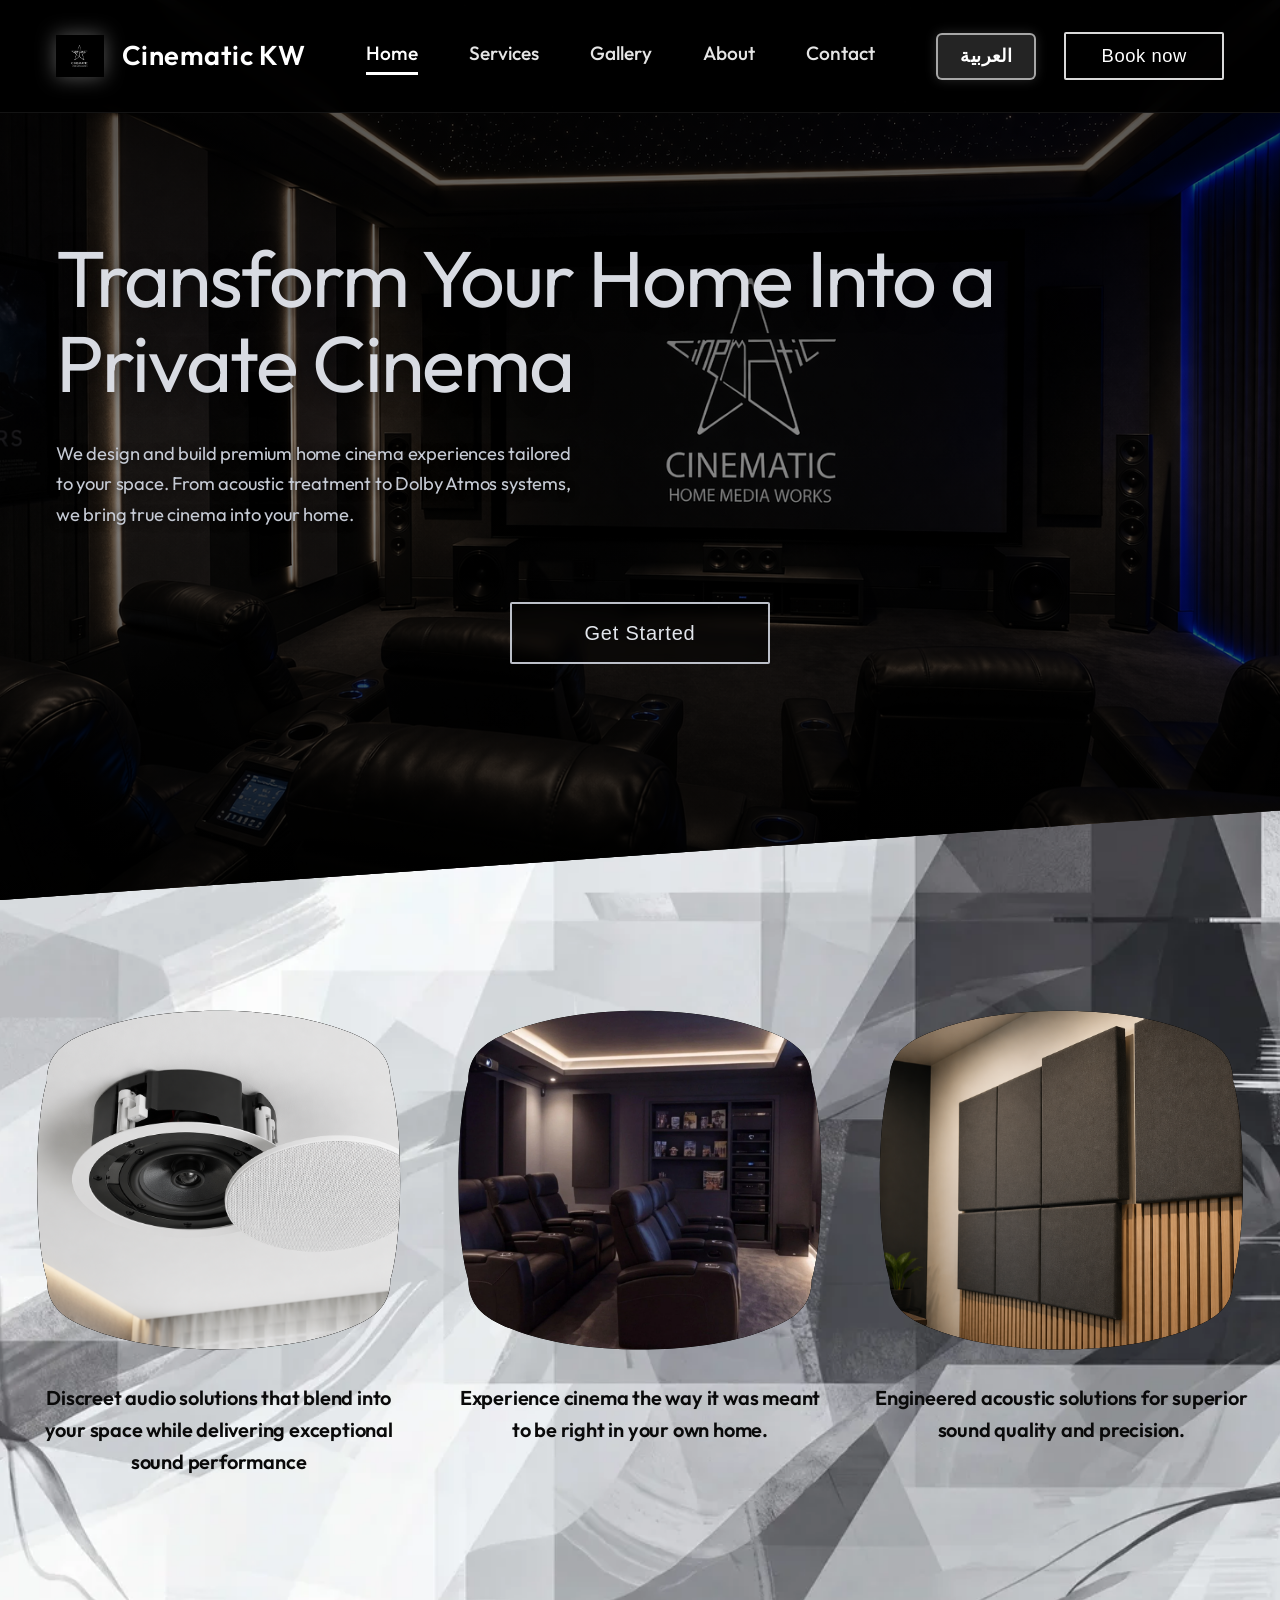
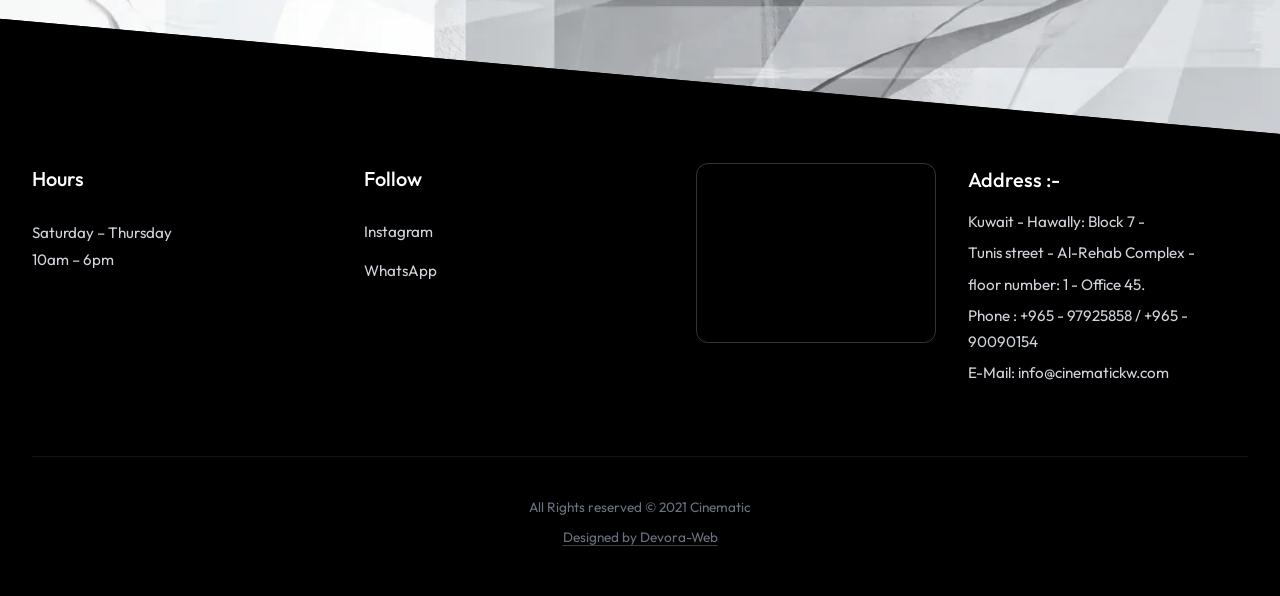
==== index.html @ aaa81c55 "first commit" ====
<!DOCTYPE html>
<html lang="en" dir="ltr">
<head>
  <meta charset="UTF-8">
  <meta name="viewport" content="width=device-width, initial-scale=1.0">
  <title>Cinematic Home Media Works | Luxury Private Cinema & AV Engineering Kuwait</title>
  <meta name="description" content="Cinematic Home Media Works - Turnkey luxury home cinema design, Dolby Atmos sound systems, acoustic treatment, and smart automation in Kuwait.">
  <link rel="icon" type="image/jpeg" href="css/logo.JPG">
  <link rel="stylesheet" href="css/style.css">
</head>
<body>

  <svg width="0" height="0" style="position: absolute; pointer-events: none;">
    <defs>
      <clipPath id="cushionClip" clipPathUnits="objectBoundingBox">
        <path d="M 0.16, 0.08 
                 C 0.34, 0.005, 0.66, 0.005, 0.84, 0.08 
                 C 0.92, 0.11, 0.96, 0.15, 0.96, 0.22 
                 C 0.995, 0.34, 0.995, 0.66, 0.96, 0.78 
                 C 0.96, 0.85, 0.92, 0.89, 0.84, 0.92 
                 C 0.66, 0.995, 0.34, 0.995, 0.16, 0.92 
                 C 0.08, 0.89, 0.04, 0.85, 0.04, 0.78 
                 C 0.005, 0.66, 0.005, 0.34, 0.04, 0.22 
                 C 0.04, 0.15, 0.08, 0.11, 0.16, 0.08 Z" />
      </clipPath>
    </defs>
  </svg>

  <header class="site-header">
    <div class="nav-container">
      <a href="index.html" class="brand-logo" aria-label="Cinematic KW Home">
        <img src="css/logo.JPG" alt="Cinematic KW Star Logo" class="brand-icon">
        <span data-i18n="brandName">Cinematic KW</span>
      </a>

      <nav class="nav-links" aria-label="Main Navigation">
        <a href="index.html" class="nav-link active" data-i18n="navHome">Home</a>
        <a href="services.html" class="nav-link" data-i18n="navServices">Services</a>
        <a href="gallery.html" class="nav-link" data-i18n="navGallery">Gallery</a>
        <a href="about.html" class="nav-link" data-i18n="navAbout">About</a>
        <a href="contact.html" class="nav-link" data-i18n="navContact">Contact</a>
      </nav>

      <div class="header-actions">
        <button type="button" class="lang-toggle-btn" aria-label="Switch Language" data-i18n="langSwitch">
          العربية
        </button>

        <button type="button" class="btn-book" data-i18n="btnBookNow">Book now</button>

        <button type="button" class="hamburger-btn" id="hamburgerBtn" aria-label="Open mobile navigation menu">
          <span class="hamburger-line"></span>
          <span class="hamburger-line"></span>
          <span class="hamburger-line"></span>
        </button>
      </div>
    </div>
  </header>

  <div class="mobile-menu-overlay" id="mobileMenu" aria-hidden="true">
    <div class="mobile-menu-header">
      <span class="mobile-menu-brand" data-i18n="brandName">Cinematic KW</span>
      <button type="button" class="mobile-close-btn" id="mobileCloseBtn" aria-label="Close menu">&times;</button>
    </div>

    <ul class="mobile-nav-list">
      <li><a href="index.html" class="mobile-nav-link" data-i18n="navHome">Home</a></li>
      <li><a href="services.html" class="mobile-nav-link" data-i18n="navServices">Services</a></li>
      <li><a href="gallery.html" class="mobile-nav-link" data-i18n="navGallery">Gallery</a></li>
      <li><a href="about.html" class="mobile-nav-link" data-i18n="navAbout">About</a></li>
      <li><a href="contact.html" class="mobile-nav-link" data-i18n="navContact">Contact</a></li>
    </ul>

    <div class="mobile-menu-footer">
      <button type="button" class="mobile-lang-btn" data-i18n="langSwitch">العربية</button>
      <button type="button" class="mobile-btn-book" data-i18n="btnBookNow">Book now</button>
    </div>
  </div>

  <section class="hero-section">
    <div class="hero-overlay"></div>
    <div class="hero-container">
      <div class="hero-content">
        <h1 class="hero-title" data-i18n="heroTitle">
          Transform Your Home Into a Private Cinema
        </h1>
        <p class="hero-subtitle" data-i18n="heroSubtitle">
          We design and build premium home cinema experiences tailored to your space. From acoustic treatment to Dolby Atmos systems, we bring true cinema into your home.
        </p>
      </div>

      <div class="hero-cta-center">
        <button type="button" class="btn-hero-primary open-book-modal" data-i18n="btnGetStarted">
          Get Started
        </button>
      </div>
    </div>
  </section>

  <section class="feature-cards-section">
    <div class="section-cards-container">
      <div class="cards-grid">
        
        <div class="feature-card">
          <div class="card-img-wrapper">
            <img src="css/imag3.webp" alt="Discreet In-Ceiling Architectural Audio" loading="lazy">
          </div>
          <p class="card-caption" data-i18n="card1Caption">
            Discreet audio solutions that blend into your space while delivering exceptional sound performance
          </p>
        </div>

        <div class="feature-card">
          <div class="card-img-wrapper">
            <img src="css/imag4.webp" alt="Luxury Home Cinema Experience" loading="lazy">
          </div>
          <p class="card-caption" data-i18n="card2Caption">
            Experience cinema the way it was meant to be right in your own home.
          </p>
        </div>

        <div class="feature-card">
          <div class="card-img-wrapper">
            <img src="css/imag5.webp" alt="Engineered Acoustic Solutions & Slats" loading="lazy">
          </div>
          <p class="card-caption" data-i18n="card3Caption">
            Engineered acoustic solutions for superior sound quality and precision.
          </p>
        </div>

      </div>
    </div>
  </section>

  <footer class="site-footer">
    <div class="footer-content-grid">
      
      <div class="footer-col">
        <h3 data-i18n="footerHoursTitle">Hours</h3>
        <p class="footer-hours-text">
          <span data-i18n="footerHoursDays">Saturday – Thursday</span><br>
          <span data-i18n="footerHoursTime">10am – 6pm</span>
        </p>
      </div>

      <div class="footer-col">
        <h3 data-i18n="footerFollowTitle">Follow</h3>
        <ul class="footer-links-list">
          <li>
            <a href="https://instagram.com/Cinematic.KW" target="_blank" rel="noopener noreferrer" class="footer-link-item" data-i18n="footerFollowInsta">
              Instagram
            </a>
          </li>
          <li>
            <a href="https://wa.me/96597925858" target="_blank" rel="noopener noreferrer" class="footer-link-item">
              WhatsApp
            </a>
          </li>
        </ul>
      </div>

      <div class="footer-col footer-address-col">
        <div class="footer-map-frame">
          <iframe 
            src="https://www.google.com/maps/embed?pb=!1m18!1m12!1m3!1d3478.1702434150816!2d48.025649699999995!3d29.336006100000002!2m3!1f0!2f0!3f0!3m2!1i1024!2i768!4f13.1!3m3!1m2!1s0x3fcf9d207bee2ceb%3A0x783056b617bec0d!2sCINEMATICKW!5e0!3m2!1sen!2skw!4v1792853960206!5m2!1sen!2skw" 
            title="Cinematic KW Showroom Location"
            allowfullscreen="" 
            loading="lazy" 
            referrerpolicy="strict-origin-when-cross-origin">
          </iframe>
        </div>

        <div class="footer-address-info">
          <h3 data-i18n="footerAddressTitle">Address :-</h3>
          <p data-i18n="footerAddr1">Kuwait - Hawally: Block 7 -</p>
          <p data-i18n="footerAddr2">Tunis street - Al-Rehab Complex -</p>
          <p data-i18n="footerAddr3">floor number: 1 - Office 45.</p>
          <p data-i18n="footerPhone">Phone : +965 - 97925858 / +965 - 90090154</p>
          <p data-i18n="footerEmail">E-Mail: info@cinematickw.com</p>
        </div>
      </div>

    </div>

    <div class="footer-copyright" data-i18n="footerCopyright">
      All Rights reserved © 2021 Cinematic
    </div>
  </footer>

  <div class="modal-overlay" id="bookingModal" aria-hidden="true" role="dialog">
    <div class="modal-card">
      <button type="button" class="modal-close-btn" id="closeModalBtn" aria-label="Close modal">&times;</button>
      <h3 class="modal-title" data-i18n="modalTitle">Schedule a Consultation</h3>
      <p class="modal-desc" data-i18n="modalSubtitle">Meet our cinema architects & audio engineers at our Hawally showroom or on-site.</p>

      <form id="bookingForm">
        <div class="form-group">
          <label class="form-label" for="bookName" data-i18n="formName">Full Name</label>
          <input type="text" id="bookName" class="form-input" required placeholder="Your name">
        </div>

        <div class="form-group">
          <label class="form-label" for="bookPhone" data-i18n="formPhone">Phone / WhatsApp</label>
          <input type="tel" id="bookPhone" class="form-input" required placeholder="+965 ...">
        </div>

        <div class="form-group">
          <label class="form-label" for="bookService" data-i18n="formService">Interested Service</label>
          <select id="bookService" class="form-select">
            <option value="Home Cinema" data-i18n="formServiceOpt1">Private Home Cinema (Turnkey)</option>
            <option value="Acoustic Treatment" data-i18n="formServiceOpt2">Acoustic Treatment & Insulation</option>
            <option value="Automation & Audio" data-i18n="formServiceOpt3">Smart Home Automation & Multi-Room Audio</option>
            <option value="Commercial Screening" data-i18n="formServiceOpt4">Commercial Screening / Fit-Out</option>
          </select>
        </div>

        <div class="form-group">
          <label class="form-label" for="bookNotes" data-i18n="formNotes">Project Details / Room Dimensions</label>
          <textarea id="bookNotes" class="form-textarea" rows="3" placeholder="Tell us about your room or project..."></textarea>
        </div>

        <button type="submit" class="btn-form-submit" data-i18n="formSubmit">Send Booking Request</button>
      </form>

      <div id="modalSuccess" style="display: none; text-align: center; padding: 2rem 0;">
        <div style="font-size: 3rem; margin-bottom: 1rem;">✅</div>
        <p style="color: #10b981; font-weight: 500; font-size: 1.1rem;" data-i18n="formSuccess">
          Thank you! Our engineering team will contact you promptly on WhatsApp.
        </p>
      </div>
    </div>
  </div>

  <script src="js/main.js"></script>
</body>
</html>
---- css/style.css ----
@import url('https://fonts.googleapis.com/css2?family=Outfit:wght@300;400;500;600;700&family=Readex+Pro:wght@300;400;500;600;700&display=swap');

:root {
  --font-en: 'Outfit', -apple-system, BlinkMacSystemFont, 'Segoe UI', Roboto, sans-serif;
  --font-ar: 'Readex Pro', -apple-system, BlinkMacSystemFont, 'Segoe UI', Tahoma, sans-serif;
  
  --bg-black: #000000;
  --bg-dark: #0a0a0c;
  --bg-card: rgba(18, 18, 22, 0.85);
  --text-white: #ffffff;
  --text-dim: #9ca3af;
  --text-muted: #6b7280;
  --accent-gold: #c6a87d;
  --accent-blue: #2563eb;
  --border-light: rgba(255, 255, 255, 0.25);
  --border-strong: rgba(255, 255, 255, 0.85);
  
  --radius-squircle: 36px;
  --radius-button: 2px;
  --transition-smooth: all 0.3s cubic-bezier(0.16, 1, 0.3, 1);
}

* {
  margin: 0;
  padding: 0;
  box-sizing: border-box;
}

html {
  scroll-behavior: smooth;
  font-size: 16px;
  background-color: var(--bg-black);
  color: var(--text-white);
  font-family: var(--font-en);
}

body {
  overflow-x: hidden;
  line-height: 1.6;
  -webkit-font-smoothing: antialiased;
}

[dir="rtl"] {
  font-family: var(--font-ar);
}

a {
  color: inherit;
  text-decoration: none;
  transition: var(--transition-smooth);
}

ul {
  list-style: none;
}

img {
  max-width: 100%;
  height: auto;
  display: block;
}

.site-header {
  position: fixed;
  top: 0;
  left: 0;
  width: 100%;
  z-index: 1000;
  background: rgba(0, 0, 0, 0.92);
  backdrop-filter: blur(14px);
  -webkit-backdrop-filter: blur(14px);
  border-bottom: 1px solid rgba(255, 255, 255, 0.08);
  transition: var(--transition-smooth);
}

.nav-container {
  max-width: 1600px;
  margin: 0 auto;
  padding: 2rem 3.5rem;
  display: flex;
  align-items: center;
  justify-content: space-between;
}

.brand-logo {
  display: flex;
  align-items: center;
  gap: 1.1rem;
  font-size: 1.7rem;
  font-weight: 600;
  letter-spacing: 0.02em;
  color: var(--text-white);
}

.brand-icon {
  width: 48px;
  height: 48px;
  object-fit: contain;
  filter: drop-shadow(0 0 10px rgba(255,255,255,0.35));
}

.nav-links {
  display: flex;
  align-items: center;
  gap: 3.2rem;
}

.nav-link {
  font-size: 1.2rem;
  color: #e5e5e5;
  font-weight: 500;
  position: relative;
  padding-bottom: 6px;
}

.nav-link:hover,
.nav-link.active {
  color: #ffffff;
}

.nav-link.active::after {
  content: '';
  position: absolute;
  bottom: 0;
  left: 0;
  width: 100%;
  height: 2.5px;
  background-color: #ffffff;
}

.header-actions {
  display: flex;
  align-items: center;
  gap: 1.75rem;
}

.lang-toggle-btn {
  background: rgba(255, 255, 255, 0.14);
  border: 2px solid rgba(255, 255, 255, 0.6);
  color: #ffffff;
  padding: 0.65rem 1.4rem;
  border-radius: 6px;
  font-size: 1.15rem;
  font-weight: 800;
  letter-spacing: 0.02em;
  cursor: pointer;
  display: flex;
  align-items: center;
  gap: 0.5rem;
  box-shadow: 0 0 12px rgba(255, 255, 255, 0.15);
  transition: var(--transition-smooth);
}

.lang-toggle-btn:hover {
  background: #ffffff;
  color: #000000;
  border-color: #ffffff;
  box-shadow: 0 0 20px rgba(255, 255, 255, 0.4);
}

.btn-book {
  border: 2px solid var(--border-strong);
  padding: 0.7rem 2.2rem;
  font-size: 1.15rem;
  font-weight: 500;
  letter-spacing: 0.03em;
  color: var(--text-white);
  border-radius: var(--radius-button);
  background: transparent;
  cursor: pointer;
  display: inline-flex;
  align-items: center;
  justify-content: center;
  transition: var(--transition-smooth);
}

.btn-book:hover {
  background-color: #ffffff;
  color: #000000;
}

.hamburger-btn {
  display: none;
  background: transparent;
  border: none;
  cursor: pointer;
  width: 40px;
  height: 28px;
  flex-direction: column;
  justify-content: space-between;
  padding: 0;
  z-index: 1001;
}

.hamburger-line {
  width: 100%;
  height: 2.5px;
  background-color: #ffffff;
  border-radius: 1px;
  transition: var(--transition-smooth);
}

.hamburger-line {
  width: 100%;
  height: 2px;
  background-color: #ffffff;
  border-radius: 1px;
  transition: var(--transition-smooth);
}

.mobile-menu-overlay {
  position: fixed;
  inset: 0;
  background-color: #f7f7f8;
  color: #050505;
  z-index: 2000;
  display: flex;
  flex-direction: column;
  justify-content: space-between;
  padding: 1.5rem 1.75rem 3rem;
  opacity: 0;
  visibility: hidden;
  transform: translateY(-10px);
  transition: opacity 0.35s ease, transform 0.35s ease, visibility 0.35s;
}

.mobile-menu-overlay.is-active {
  opacity: 1;
  visibility: visible;
  transform: translateY(0);
}

.mobile-menu-header {
  display: flex;
  align-items: center;
  justify-content: space-between;
  width: 100%;
}

.mobile-menu-brand {
  font-size: 1.15rem;
  font-weight: 500;
  color: #000000;
}

.mobile-close-btn {
  background: transparent;
  border: none;
  font-size: 1.75rem;
  cursor: pointer;
  color: #000000;
  display: flex;
  align-items: center;
  justify-content: center;
  width: 36px;
  height: 36px;
  line-height: 1;
}

.mobile-nav-list {
  display: flex;
  flex-direction: column;
  align-items: center;
  gap: 1.8rem;
  text-align: center;
  margin: auto 0;
}

.mobile-nav-link {
  font-size: 1.75rem;
  font-weight: 400;
  color: #000000;
  letter-spacing: -0.01em;
  transition: opacity 0.2s;
}

.mobile-nav-link:hover {
  opacity: 0.6;
}

.mobile-menu-footer {
  display: flex;
  flex-direction: column;
  align-items: center;
  gap: 1.25rem;
  width: 100%;
}

.mobile-btn-book {
  width: 100%;
  max-width: 280px;
  border: 1.5px solid #000000;
  color: #000000;
  padding: 0.85rem;
  text-align: center;
  font-size: 1.05rem;
  font-weight: 500;
  background: transparent;
  cursor: pointer;
}

.mobile-lang-btn {
  background: #e5e5e5;
  border: 1px solid #ccc;
  color: #000;
  padding: 0.5rem 1.2rem;
  border-radius: 4px;
  font-size: 0.95rem;
  cursor: pointer;
}

.hero-section {
  position: relative;
  min-height: 100vh;
  display: flex;
  align-items: center;
  background-image: url('imag1.webp');
  background-size: cover;
  background-position: center center;
  background-repeat: no-repeat;
  padding: 12rem 3.5rem 12rem;
  clip-path: polygon(0 0, 100% 0, 100% calc(100% - 7vw), 0 100%);
  z-index: 10;
}

.hero-overlay {
  position: absolute;
  inset: 0;
  background: linear-gradient(
    to bottom,
    rgba(0, 0, 0, 0.72) 0%,
    rgba(0, 0, 0, 0.45) 50%,
    rgba(0, 0, 0, 0.85) 100%
  );
  z-index: 1;
}

.hero-container {
  position: relative;
  z-index: 2;
  max-width: 1440px;
  margin: 0 auto;
  width: 100%;
}

.hero-content {
  max-width: 1200px;
}

.hero-title {
  font-size: clamp(3.2rem, 6.2vw, 5.6rem);
  font-weight: 400;
  line-height: 1.08;
  color: #d8dbe2;
  letter-spacing: -0.025em;
  margin-bottom: 2rem;
  max-width: 1100px;
  text-shadow: 0 4px 20px rgba(0, 0, 0, 0.5);
}

.hero-subtitle {
  font-size: clamp(1.15rem, 1.4vw, 1.35rem);
  color: #c5cad4;
  font-weight: 400;
  line-height: 1.65;
  max-width: 530px;
  letter-spacing: -0.01em;
  text-shadow: 0 2px 10px rgba(0, 0, 0, 0.6);
}

.hero-cta-center {
  display: flex;
  justify-content: center;
  align-items: center;
  width: 100%;
  margin-top: 4.5rem;
}

.btn-hero-primary {
  display: inline-flex;
  align-items: center;
  justify-content: center;
  border: 2px solid rgba(220, 225, 235, 0.85);
  padding: 1.1rem 4.5rem;
  font-size: 1.25rem;
  font-weight: 500;
  color: #e2e5eb;
  background: rgba(0, 0, 0, 0.35);
  backdrop-filter: blur(6px);
  -webkit-backdrop-filter: blur(6px);
  border-radius: var(--radius-button);
  cursor: pointer;
  letter-spacing: 0.04em;
  transition: var(--transition-smooth);
}

.btn-hero-primary:hover {
  background-color: #ffffff;
  color: #000000;
  transform: translateY(-3px);
  box-shadow: 0 15px 35px rgba(255, 255, 255, 0.25);
}

.btn-hero-primary:hover {
  background-color: #ffffff;
  color: #000000;
  transform: translateY(-2px);
  box-shadow: 0 10px 25px rgba(255, 255, 255, 0.2);
}

.feature-cards-section {
  position: relative;
  background-image: url('image2.webp');
  background-size: cover;
  background-position: center;
  background-repeat: no-repeat;
  padding: 12rem 2rem 16rem;
  margin-top: -7vw;
  z-index: 5;
  clip-path: polygon(0 7vw, 100% 0, 100% 100%, 0 calc(100% - 9vw));
}

.section-cards-container {
  max-width: 1440px;
  margin: 0 auto;
}

.cards-grid {
  display: grid;
  grid-template-columns: repeat(3, 1fr);
  gap: 3rem;
  align-items: flex-start;
}

.feature-card {
  display: flex;
  flex-direction: column;
  align-items: center;
  text-align: center;
  transition: transform 0.4s cubic-bezier(0.16, 1, 0.3, 1);
}

.feature-card:hover {
  transform: translateY(-8px);
}

.card-img-wrapper {
  width: 100%;
  aspect-ratio: 1.05 / 1;
  clip-path: url(#cushionClip);
  -webkit-clip-path: url(#cushionClip);
  overflow: hidden;
  box-shadow: 0 25px 50px rgba(0, 0, 0, 0.35);
  background: #000;
  margin-bottom: 1.5rem;
  border-radius: 28%;
}

.card-img-wrapper img {
  width: 100%;
  height: 100%;
  object-fit: cover;
  clip-path: url(#cushionClip);
  -webkit-clip-path: url(#cushionClip);
  transition: transform 0.6s cubic-bezier(0.16, 1, 0.3, 1);
}

.feature-card:hover .card-img-wrapper img {
  transform: scale(1.06);
}

.card-caption {
  font-size: 1.25rem;
  color: #0a0a0a;
  font-weight: 600;
  line-height: 1.6;
  max-width: 420px;
  letter-spacing: -0.01em;
}

.overview-section {
  position: relative;
  background-color: var(--bg-black);
  padding: 7.5rem 2.5rem;
  z-index: 12;
}

.container {
  max-width: 1360px;
  margin: 0 auto;
}

.section-tag {
  display: inline-block;
  font-size: 0.85rem;
  text-transform: uppercase;
  letter-spacing: 0.15em;
  color: var(--accent-gold);
  margin-bottom: 0.75rem;
  font-weight: 600;
}

.section-heading {
  font-size: clamp(2rem, 3.5vw, 3rem);
  font-weight: 500;
  letter-spacing: -0.02em;
  margin-bottom: 1.25rem;
  line-height: 1.2;
}

.section-desc {
  font-size: 1.1rem;
  color: var(--text-dim);
  max-width: 720px;
  line-height: 1.7;
}

.about-preview-grid {
  display: grid;
  grid-template-columns: 1.2fr 0.8fr;
  gap: 4rem;
  align-items: center;
  margin-top: 3.5rem;
}

.about-features-list {
  display: grid;
  grid-template-columns: 1fr 1fr;
  gap: 1.75rem;
  margin-top: 2.5rem;
}

.about-feature-item {
  background: rgba(255, 255, 255, 0.03);
  border: 1px solid rgba(255, 255, 255, 0.08);
  padding: 1.5rem;
  border-radius: 12px;
  transition: var(--transition-smooth);
}

.about-feature-item:hover {
  background: rgba(255, 255, 255, 0.06);
  border-color: rgba(255, 255, 255, 0.2);
}

.about-feature-item h4 {
  font-size: 1.1rem;
  margin-bottom: 0.5rem;
  color: #fff;
}

.about-feature-item p {
  font-size: 0.9rem;
  color: var(--text-dim);
}

.about-badge-card {
  position: relative;
  background: linear-gradient(145deg, #16161a 0%, #0c0c0e 100%);
  border: 1px solid rgba(255, 255, 255, 0.1);
  border-radius: 24px;
  padding: 3rem 2.5rem;
  text-align: center;
  box-shadow: 0 30px 60px rgba(0, 0, 0, 0.5);
}

.about-badge-logo {
  width: 140px;
  height: auto;
  margin: 0 auto 1.5rem;
  filter: drop-shadow(0 0 15px rgba(255, 255, 255, 0.2));
}

.about-stat-number {
  font-size: 3.5rem;
  font-weight: 700;
  color: var(--text-white);
  line-height: 1;
  margin-bottom: 0.5rem;
}

.services-mini-grid {
  display: grid;
  grid-template-columns: repeat(4, 1fr);
  gap: 1.5rem;
  margin-top: 3.5rem;
}

.service-mini-card {
  background: rgba(20, 20, 24, 0.7);
  border: 1px solid rgba(255, 255, 255, 0.08);
  border-radius: 16px;
  padding: 2rem 1.75rem;
  display: flex;
  flex-direction: column;
  justify-content: space-between;
  transition: var(--transition-smooth);
}

.service-mini-card:hover {
  transform: translateY(-6px);
  border-color: rgba(255, 255, 255, 0.3);
  background: rgba(30, 30, 36, 0.9);
}

.service-icon {
  font-size: 2rem;
  margin-bottom: 1.25rem;
}

.service-mini-card h3 {
  font-size: 1.2rem;
  margin-bottom: 0.75rem;
  color: #fff;
}

.service-mini-card p {
  font-size: 0.9rem;
  color: var(--text-dim);
  line-height: 1.55;
  margin-bottom: 1.5rem;
}

.service-link {
  font-size: 0.9rem;
  font-weight: 500;
  color: var(--text-white);
  display: inline-flex;
  align-items: center;
  gap: 0.5rem;
}

.service-link:hover {
  color: var(--accent-gold);
}

.projects-mini-grid {
  display: grid;
  grid-template-columns: repeat(3, 1fr);
  gap: 2rem;
  margin-top: 3.5rem;
}

.project-card {
  background: #111114;
  border: 1px solid rgba(255, 255, 255, 0.08);
  border-radius: 16px;
  overflow: hidden;
  transition: var(--transition-smooth);
}

.project-card:hover {
  transform: translateY(-8px);
  border-color: rgba(255, 255, 255, 0.25);
}

.project-img-box {
  width: 100%;
  height: 240px;
  overflow: hidden;
  position: relative;
}

.project-img-box img {
  width: 100%;
  height: 100%;
  object-fit: cover;
  transition: transform 0.6s ease;
}

.project-card:hover .project-img-box img {
  transform: scale(1.08);
}

.project-tag-pill {
  position: absolute;
  top: 1rem;
  right: 1rem;
  background: rgba(0, 0, 0, 0.75);
  backdrop-filter: blur(8px);
  border: 1px solid rgba(255, 255, 255, 0.15);
  color: #fff;
  padding: 0.25rem 0.75rem;
  font-size: 0.75rem;
  border-radius: 20px;
}

[dir="rtl"] .project-tag-pill {
  right: auto;
  left: 1rem;
}

.project-info {
  padding: 1.75rem;
}

.project-info h3 {
  font-size: 1.25rem;
  margin-bottom: 0.5rem;
  color: #fff;
}

.project-info p {
  font-size: 0.9rem;
  color: var(--text-dim);
  line-height: 1.6;
}

.brands-section {
  padding: 4rem 2rem;
  background: #060608;
  border-top: 1px solid rgba(255, 255, 255, 0.05);
  border-bottom: 1px solid rgba(255, 255, 255, 0.05);
}

.brands-container {
  max-width: 1360px;
  margin: 0 auto;
  text-align: center;
}

.brands-grid {
  display: flex;
  flex-wrap: wrap;
  justify-content: center;
  align-items: center;
  gap: 1.5rem 2.5rem;
  margin-top: 2rem;
}

.brand-pill {
  background: rgba(255, 255, 255, 0.04);
  border: 1px solid rgba(255, 255, 255, 0.08);
  padding: 0.6rem 1.4rem;
  border-radius: 30px;
  font-size: 0.95rem;
  color: #d1d5db;
  font-weight: 500;
  letter-spacing: 0.03em;
  transition: var(--transition-smooth);
}

.brand-pill:hover {
  background: rgba(255, 255, 255, 0.12);
  color: #fff;
  border-color: rgba(255, 255, 255, 0.3);
  transform: translateY(-2px);
}

.site-footer {
  position: relative;
  background-color: var(--bg-black);
  color: var(--text-white);
  padding: 9rem 2rem 3rem;
  margin-top: -9vw;
  z-index: 15;
  clip-path: polygon(0 0, 100% 9vw, 100% 100%, 0 100%);
}

.footer-content-grid {
  max-width: 1360px;
  margin: 0 auto;
  display: grid;
  grid-template-columns: 1fr 1fr 2fr;
  gap: 3.5rem;
  padding-bottom: 4rem;
  border-bottom: 1px solid rgba(255, 255, 255, 0.08);
}

.footer-col h3 {
  font-size: 1.25rem;
  font-weight: 500;
  margin-bottom: 1.5rem;
  color: #ffffff;
}

.footer-hours-text {
  font-size: 0.95rem;
  color: #d1d5db;
  line-height: 1.8;
}

.footer-links-list {
  display: flex;
  flex-direction: column;
  gap: 0.85rem;
}

.footer-link-item {
  font-size: 0.95rem;
  color: #d1d5db;
  display: inline-flex;
  align-items: center;
  gap: 0.5rem;
}

.footer-link-item:hover {
  color: #ffffff;
  text-decoration: underline;
}

.footer-address-col {
  display: flex;
  gap: 2rem;
  align-items: flex-start;
}

.footer-map-frame {
  width: 240px;
  height: 180px;
  border-radius: 12px;
  overflow: hidden;
  flex-shrink: 0;
  border: 1px solid rgba(255, 255, 255, 0.2);
}

.footer-map-frame iframe {
  width: 100%;
  height: 100%;
  border: 0;
}

.footer-address-info {
  font-size: 0.95rem;
  line-height: 1.7;
  color: #d1d5db;
}

.footer-address-info h3 {
  margin-bottom: 0.75rem;
}

.footer-address-info p {
  margin-bottom: 0.35rem;
}

.footer-copyright {
  text-align: center;
  padding-top: 2.5rem;
  font-size: 0.85rem;
  color: var(--text-muted);
}

.footer-credit {
  text-align: center;
  padding-top: 0.5rem;
  font-size: 0.85rem;
  color: var(--text-muted);
}
.footer-credit-link {
  color: inherit;
  text-decoration: underline;
  text-decoration-color: rgba(255, 255, 255, 0.25);
  text-underline-offset: 3px;
}
.footer-credit-link:hover,
.footer-credit-link:focus-visible {
  color: var(--accent-gold);
  text-decoration-color: var(--accent-gold);
}

.modal-overlay {
  position: fixed;
  inset: 0;
  background: rgba(0, 0, 0, 0.85);
  backdrop-filter: blur(12px);
  z-index: 3000;
  display: flex;
  align-items: center;
  justify-content: center;
  padding: 1.5rem;
  opacity: 0;
  visibility: hidden;
  transition: var(--transition-smooth);
}

.modal-overlay.is-active {
  opacity: 1;
  visibility: visible;
}

.modal-card {
  background: #121216;
  border: 1px solid rgba(255, 255, 255, 0.15);
  border-radius: 20px;
  width: 100%;
  max-width: 600px;
  max-height: calc(100vh - 3rem);
  max-height: calc(100dvh - 3rem);
  overflow-y: auto;
  padding: 2.75rem;
  position: relative;
  box-shadow: 0 25px 60px rgba(0, 0, 0, 0.8);
  transform: scale(0.95);
  transition: transform 0.3s cubic-bezier(0.16, 1, 0.3, 1);
}

.modal-overlay.is-active .modal-card {
  transform: scale(1);
}

.modal-close-btn {
  position: absolute;
  top: 1.5rem;
  right: 1.5rem;
  background: transparent;
  border: none;
  font-size: 1.5rem;
  color: #9ca3af;
  cursor: pointer;
  width: 32px;
  height: 32px;
  display: flex;
  align-items: center;
  justify-content: center;
}

[dir="rtl"] .modal-close-btn {
  right: auto;
  left: 1.5rem;
}

.modal-close-btn:hover {
  color: #fff;
}

.modal-title {
  font-size: 1.8rem;
  font-weight: 500;
  margin-bottom: 0.5rem;
  color: #fff;
}

.modal-desc {
  font-size: 1.02rem;
  line-height: 1.6;
  color: var(--text-dim);
  margin-bottom: 1.75rem;
}

.form-group {
  margin-bottom: 1.25rem;
}

.form-label {
  display: block;
  font-size: 0.95rem;
  font-weight: 500;
  color: #e5e7eb;
  margin-bottom: 0.5rem;
}

.form-input,
.form-select,
.form-textarea {
  width: 100%;
  padding: 0.85rem 1rem;
  background: rgba(255, 255, 255, 0.05);
  border: 1px solid rgba(255, 255, 255, 0.15);
  border-radius: 6px;
  color: #fff;
  font-family: inherit;
  font-size: 1.02rem;
  transition: var(--transition-smooth);
}

.form-select { color-scheme: dark; }
.form-select option {
  background-color: #000;
  color: #fff;
}

.form-input:focus,
.form-select:focus,
.form-textarea:focus {
  outline: none;
  border-color: #ffffff;
  background: rgba(255, 255, 255, 0.08);
}

.btn-form-submit {
  width: 100%;
  border: 1.5px solid #fff;
  background: #fff;
  color: #000;
  font-weight: 600;
  padding: 1rem;
  border-radius: 4px;
  cursor: pointer;
  font-size: 1.08rem;
  transition: var(--transition-smooth);
  margin-top: 0.5rem;
}

.btn-form-submit:hover {
  background: transparent;
  color: #fff;
}

.page-hero {
  position: relative;
  padding: 10rem 2rem 5rem;
  background: linear-gradient(to bottom, #000000 0%, #0d0d11 100%);
  border-bottom: 1px solid rgba(255, 255, 255, 0.08);
  text-align: center;
}

.page-hero-title {
  font-size: clamp(2.5rem, 5vw, 4rem);
  font-weight: 500;
  margin-bottom: 1rem;
}

.page-hero-sub {
  font-size: 1.15rem;
  color: var(--text-dim);
  max-width: 700px;
  margin: 0 auto;
}

.services-full-list {
  display: flex;
  flex-direction: column;
  gap: 3.5rem;
  margin-top: 4rem;
}

.service-full-item {
  display: grid;
  grid-template-columns: 1fr 1fr;
  gap: 3.5rem;
  align-items: center;
  background: rgba(18, 18, 22, 0.6);
  border: 1px solid rgba(255, 255, 255, 0.08);
  border-radius: 20px;
  padding: 3rem;
  transition: var(--transition-smooth);
}

.service-full-item:hover {
  border-color: rgba(255, 255, 255, 0.25);
  background: rgba(24, 24, 30, 0.8);
}

.service-full-item:nth-child(even) {
  direction: rtl;
}

[dir="rtl"] .service-full-item:nth-child(even) {
  direction: ltr;
}

.service-full-item:nth-child(even) .service-full-content {
  direction: ltr;
}

[dir="rtl"] .service-full-item:nth-child(even) .service-full-content {
  direction: rtl;
}

.service-full-content h3 {
  font-size: 1.85rem;
  margin-bottom: 1rem;
  color: #fff;
}

.service-full-content p {
  color: var(--text-dim);
  font-size: 1.05rem;
  line-height: 1.7;
  margin-bottom: 1.5rem;
}

.service-specs-list {
  list-style: none;
  display: flex;
  flex-direction: column;
  gap: 0.6rem;
}

.service-specs-list li {
  display: flex;
  align-items: center;
  gap: 0.6rem;
  font-size: 0.95rem;
  color: #e5e5e5;
}

.service-specs-list li::before {
  content: "✔";
  color: var(--accent-gold);
  font-size: 0.85rem;
}

.service-full-img {
  border-radius: 16px;
  overflow: hidden;
  height: 340px;
}

.service-full-img img {
  width: 100%;
  height: 100%;
  object-fit: cover;
}

.gallery-filters {
  display: flex;
  justify-content: center;
  gap: 1rem;
  margin-bottom: 3.5rem;
  flex-wrap: wrap;
}

.filter-btn {
  background: rgba(255, 255, 255, 0.05);
  border: 1px solid rgba(255, 255, 255, 0.15);
  color: #e5e5e5;
  padding: 0.6rem 1.4rem;
  border-radius: 30px;
  font-size: 0.95rem;
  cursor: pointer;
  transition: var(--transition-smooth);
}

.filter-btn.active,
.filter-btn:hover {
  background: #ffffff;
  color: #000000;
  border-color: #ffffff;
}

.gallery-grid {
  display: grid;
  grid-template-columns: repeat(3, 1fr);
  gap: 2rem;
}

.contact-page-grid {
  display: grid;
  grid-template-columns: 1fr 1.2fr;
  gap: 4rem;
  margin-top: 3.5rem;
}

.contact-info-cards {
  display: flex;
  flex-direction: column;
  gap: 1.5rem;
}

.contact-info-card {
  background: rgba(255, 255, 255, 0.03);
  border: 1px solid rgba(255, 255, 255, 0.08);
  border-radius: 12px;
  padding: 1.5rem;
  display: flex;
  gap: 1.25rem;
  align-items: flex-start;
}

.contact-info-icon {
  font-size: 1.5rem;
  color: var(--accent-gold);
}

.contact-info-card h4 {
  font-size: 1.1rem;
  color: #fff;
  margin-bottom: 0.35rem;
}

.contact-info-card p,
.contact-info-card a {
  font-size: 0.95rem;
  color: var(--text-dim);
}

.services-page-wrap {
  position: relative;
  background-color: #000000;
  color: #ffffff;
  padding-top: 120px;
  overflow: hidden;
}

.ambient-smoke-canvas {
  position: absolute;
  top: 0;
  left: 0;
  width: 100%;
  height: 100%;
  pointer-events: none;
  z-index: 1;
}

.services-split-hero {
  position: relative;
  z-index: 2;
  display: grid;
  grid-template-columns: 1.15fr 1fr;
  align-items: center;
  min-height: 85vh;
  background-color: transparent;
  max-width: 1640px;
  margin: 0 auto 8rem;
  padding: 2rem 3.5rem;
  gap: 3rem;
}

.services-split-hero-img {
  width: 100%;
  height: 580px;
  overflow: hidden;
  border-radius: 12px;
  box-shadow: 0 25px 50px rgba(0, 0, 0, 0.5);
}

.services-split-hero-img img {
  width: 100%;
  height: 100%;
  object-fit: cover;
}

.services-split-hero-text {
  padding: 3rem 4rem;
}

.services-hero-title {
  font-size: clamp(3rem, 5.5vw, 4.8rem);
  font-weight: 400;
  color: #ffffff;
  letter-spacing: -0.02em;
  margin-bottom: 2rem;
  border-bottom: 1.5px solid rgba(255, 255, 255, 0.25);
  padding-bottom: 1.8rem;
  display: block;
  width: 100%;
}

.services-hero-desc {
  font-size: clamp(1.15rem, 1.4vw, 1.35rem);
  color: #c5cad4;
  font-weight: 300;
  line-height: 1.75;
  max-width: 620px;
}

.services-split-equipment {
  position: relative;
  z-index: 2;
  display: grid;
  grid-template-columns: 1fr 1.15fr;
  align-items: center;
  min-height: 80vh;
  background-color: transparent;
  max-width: 1640px;
  margin: 0 auto 9rem;
  padding: 2rem 3.5rem;
  gap: 3rem;
}

.services-equipment-text {
  padding: 3rem 4rem;
}

.services-equipment-title {
  font-size: clamp(2.8rem, 5vw, 4.4rem);
  font-weight: 400;
  line-height: 1.12;
  color: #ffffff;
  letter-spacing: -0.02em;
  margin-bottom: 2.2rem;
  max-width: 620px;
}

.services-equipment-desc {
  font-size: clamp(1.1rem, 1.35vw, 1.3rem);
  color: #c5cad4;
  font-weight: 300;
  line-height: 1.75;
  max-width: 580px;
}

.services-equipment-img {
  width: 100%;
  height: 580px;
  overflow: hidden;
  border-radius: 12px;
  box-shadow: 0 25px 50px rgba(0, 0, 0, 0.5);
}

.services-equipment-img img {
  width: 100%;
  height: 100%;
  object-fit: cover;
}

.services-grid-section {
  position: relative;
  z-index: 2;
  padding: 2rem 3.5rem 8rem;
  background-color: transparent;
  max-width: 1640px;
  margin: 0 auto;
}

.services-duo-grid {
  display: grid;
  grid-template-columns: 1fr 1fr;
  gap: 6.5rem 4.5rem;
  margin-bottom: 7.5rem;
}

.service-duo-card {
  display: flex;
  flex-direction: column;
}

.service-duo-title {
  font-size: 1.6rem;
  font-weight: 600;
  color: #ffffff;
  margin-bottom: 1rem;
  letter-spacing: -0.01em;
}

.service-duo-desc {
  font-size: 1.12rem;
  color: #c5cad4;
  font-weight: 300;
  line-height: 1.7;
  margin-bottom: 2.2rem;
  max-width: 620px;
  min-height: 60px;
}

.service-duo-img-box {
  width: 100%;
  height: 480px;
  overflow: hidden;
  border-radius: 10px;
  background: #111;
  box-shadow: 0 20px 45px rgba(0, 0, 0, 0.45);
}

.service-duo-img-box img {
  width: 100%;
  height: 100%;
  object-fit: cover;
  transition: transform 0.6s cubic-bezier(0.16, 1, 0.3, 1);
}

.service-duo-card:hover .service-duo-img-box img {
  transform: scale(1.04);
}

.services-brands-ribbon {
  background-color: #f7f7f8;
  padding: 6.5rem 4rem;
  margin-top: 5rem;
  margin-bottom: 8rem;
  display: flex;
  align-items: center;
  justify-content: space-around;
  flex-wrap: wrap;
  gap: 4rem 3rem;
  border-top: 1px solid #e5e5e5;
  border-bottom: 1px solid #e5e5e5;
}

.ribbon-brand-item {
  color: #000000;
  display: flex;
  align-items: center;
  justify-content: center;
  user-select: none;
}

.ribbon-brand-sony {
  font-family: 'Outfit', -apple-system, sans-serif;
  font-size: 2.3rem;
  font-weight: 800;
  letter-spacing: 0.18em;
}

.ribbon-brand-epson {
  font-family: 'Outfit', -apple-system, sans-serif;
  font-size: 2.3rem;
  font-weight: 900;
  letter-spacing: 0.08em;
}

.ribbon-brand-monitor {
  display: flex;
  align-items: center;
  gap: 0.6rem;
  font-family: 'Outfit', -apple-system, sans-serif;
  font-size: 1.35rem;
  font-weight: 700;
  letter-spacing: 0.1em;
}

.ribbon-brand-monitor .icon-circle {
  border: 2px solid #000;
  border-radius: 50%;
  width: 26px;
  height: 26px;
  display: flex;
  align-items: center;
  justify-content: center;
  font-size: 0.75rem;
  font-weight: 900;
}

.ribbon-brand-benq {
  font-family: 'Outfit', -apple-system, sans-serif;
  font-size: 2.4rem;
  font-weight: 800;
  letter-spacing: -0.02em;
}

.ribbon-brand-rel {
  text-align: center;
  line-height: 1;
}

.ribbon-brand-rel .rel-main {
  font-family: 'Georgia', 'Times New Roman', serif;
  font-size: 2.2rem;
  font-weight: 900;
  letter-spacing: 0.1em;
  display: block;
}

.ribbon-brand-rel .rel-sub {
  font-family: 'Outfit', -apple-system, sans-serif;
  font-size: 0.75rem;
  font-weight: 700;
  letter-spacing: 0.15em;
  display: block;
  margin-top: 4px;
}

.ribbon-brand-grandview {
  font-family: 'Outfit', -apple-system, sans-serif;
  text-align: center;
}

.ribbon-brand-grandview .gv-main {
  font-size: 1.8rem;
  font-weight: 900;
  letter-spacing: 0.12em;
  display: block;
}

.ribbon-brand-grandview .gv-sub {
  font-size: 0.65rem;
  font-weight: 600;
  letter-spacing: 0.12em;
  display: block;
  color: #4b5563;
  margin-top: 2px;
}

@media (max-width: 1080px) {
  .cards-grid {
    grid-template-columns: repeat(3, 1fr);
    gap: 1.5rem;
  }
  .services-mini-grid {
    grid-template-columns: repeat(2, 1fr);
  }
  .projects-mini-grid {
    grid-template-columns: repeat(2, 1fr);
  }
  .gallery-grid {
    grid-template-columns: repeat(2, 1fr);
  }
  .footer-content-grid {
    grid-template-columns: 1fr 1fr;
    gap: 2.5rem;
  }
  .footer-address-col {
    grid-column: span 2;
  }
}

@media (max-width: 860px) {
  .nav-links,
  .site-header .btn-book {
    display: none;
  }
  .hamburger-btn {
    display: flex;
  }
  .about-preview-grid,
  .service-full-item,
  .contact-page-grid,
  .services-split-hero,
  .services-split-equipment,
  .services-duo-grid {
    grid-template-columns: 1fr;
    gap: 2.5rem;
  }
  .services-split-hero-text,
  .services-equipment-text {
    padding: 3rem 1.75rem;
  }
  .services-grid-section {
    padding: 4rem 1.5rem;
  }
  .service-duo-img-box {
    height: 300px;
  }
  .service-full-item:nth-child(even) {
    direction: ltr;
  }
  [dir="rtl"] .service-full-item:nth-child(even) {
    direction: rtl;
  }
  .cards-grid {
    grid-template-columns: 1fr;
    max-width: 440px;
    margin: 0 auto;
    gap: 3rem;
  }
  .footer-content-grid {
    grid-template-columns: 1fr;
  }
  .footer-address-col {
    grid-column: span 1;
    flex-direction: column;
  }
  .footer-map-frame {
    width: 100%;
    height: 220px;
  }
  .hero-section {
    clip-path: polygon(0 0, 100% 0, 100% calc(100% - 10vw), 0 100%);
    padding: 7rem 1.5rem 8rem;
  }
  .feature-cards-section {
    margin-top: -8vw;
    clip-path: polygon(0 0, 100% 8vw, 100% 100%, 0 calc(100% - 10vw));
    padding: 8rem 1.5rem 10rem;
  }
  .site-footer {
    margin-top: -8vw;
    clip-path: polygon(0 8vw, 100% 0, 100% 100%, 0 100%);
    padding: 6rem 1.5rem 2rem;
  }
}

@media (max-width: 580px) {
  .services-mini-grid,
  .projects-mini-grid,
  .gallery-grid {
    grid-template-columns: 1fr;
  }
  .about-features-list {
    grid-template-columns: 1fr;
  }
  .hero-title {
    font-size: 2.2rem;
  }
}

.contact-simple {
  --cs-w-title: 800;
  --cs-w-sub: 600;
  --cs-w-label: 700;
  --cs-w-sublabel: 600;
  --cs-w-req: 600;
  --cs-w-input: 600;
  --cs-w-send: 700;
  --cs-w-thanks: 600;

  position: relative;
  color: #000;
  padding: 12rem 0 calc(9vw + 5rem);
  font-family: 'Poppins', 'Cairo', sans-serif;
}
.cs-grid {
  width: 100%;
  box-sizing: border-box;
  margin: 0;
  padding: 0 3.5rem;
  display: grid;
  grid-template-columns: minmax(0, min(540px, 44%)) minmax(0, min(640px, 44%));
  justify-content: space-between;
  align-items: stretch;
  gap: 2rem;
}
.cs-title {
  font-family: 'Manrope', 'Cairo', sans-serif;
  font-weight: var(--cs-w-title);
  font-size: clamp(2rem, 4.8vw, 4rem);
  line-height: 1;
  letter-spacing: -0.02em;
  color: #000;
  margin: 0 0 0.8rem;
}
.cs-title span { display: block; white-space: nowrap; }
.cs-sub {
  font-size: 0.95rem;
  font-weight: var(--cs-w-sub);
  color: #000;
  margin: 0 0 clamp(2rem, 6vw, 5.5rem);
}
.cs-form {
  transition: transform .35s ease;
  transform-origin: center top;
  will-change: transform;
}
@media (hover: hover) {
  .cs-form:hover { transform: scale(1.06); }
}
.cs-form:focus-within { transform: scale(1.06); }
.cs-label {
  display: block;
  font-size: 0.9rem;
  font-weight: var(--cs-w-label);
  color: #000;
  margin-bottom: 0.3rem;
}
.cs-req { font-size: 0.8rem; font-weight: var(--cs-w-req); color: #222; margin-inline-start: 0.25rem; }
.cs-row { display: grid; grid-template-columns: 1fr 1fr; gap: 0.5rem; margin-bottom: 1.1rem; }
.cs-field { margin-bottom: 1.1rem; }
.cs-sublabel { display: block; font-size: 0.8rem; font-weight: var(--cs-w-sublabel); color: #000; margin-bottom: 0.25rem; }
.cs-input, .cs-textarea {
  width: 100%;
  box-sizing: border-box;
  background: #f0f0f0;
  border: 1px solid #e2e2e2;
  border-radius: 6px;
  padding: 0 0.7rem;
  height: 1.8rem;
  font-family: inherit;
  font-size: 0.9rem;
  font-weight: var(--cs-w-input);
  color: #000;
  outline: none;
}
.cs-textarea { height: 4.8rem; padding: 0.5rem 0.7rem; border-radius: 8px; resize: vertical; }
.cs-input:focus, .cs-textarea:focus { border-color: #000; background: #fff; }
.cs-send {
  margin-top: 0.4rem;
  background: transparent;
  border: 2px solid #000;
  color: #000;
  font-family: inherit;
  font-weight: var(--cs-w-send);
  font-size: 0.85rem;
  letter-spacing: 0.02em;
  padding: 0.85rem 1rem;
  cursor: pointer;
  transition: background .2s ease, color .2s ease;
}
.cs-send:hover { background: #000; color: #fff; }
.cs-thanks { display: none; margin-top: 1rem; font-size: 0.85rem; color: #0a5c2e; font-weight: var(--cs-w-thanks); }
.cs-logo-box { background: #000; width: 100%; min-height: 440px; display: flex; align-items: center; justify-content: center; overflow: hidden; }
.cs-logo-box img { width: 100%; height: 100%; object-fit: contain; display: block; transform: scale(1.3); }

html[lang="ar"] .cs-title,
html[lang="ar"] .cs-label, html[lang="ar"] .cs-sublabel, html[lang="ar"] .cs-req,
html[lang="ar"] .cs-sub, html[lang="ar"] .cs-send, html[lang="ar"] .cs-input, html[lang="ar"] .cs-textarea { font-family: 'Cairo', sans-serif; letter-spacing: 0; }
html[lang="ar"] .cs-title { line-height: 1.3; }

@media (max-width: 720px) {
  .contact-simple { padding: 9.5rem 0 calc(8vw + 3.5rem); }
  .cs-grid { grid-template-columns: 1fr; gap: 2.5rem; padding: 0 1.5rem; }
  .cs-title { font-size: min(9.5vw, 3rem); }
  .cs-logo-box { order: -1; max-width: 520px; min-height: 0; aspect-ratio: 455 / 390; }
  .cs-sub { margin-bottom: 2rem; }
  .cs-form:hover, .cs-form:focus-within { transform: scale(1.02); }
}

body.works-page { background: transparent; }

body.works-page::before {
  content: "";
  position: fixed;
  inset: 0;
  z-index: -1;
  background:
    linear-gradient(rgba(0, 0, 0, 0.68), rgba(0, 0, 0, 0.84)),
    url('imag1.webp') center / cover no-repeat;
}

body.works-page .page-hero {
  background: none;
  border-bottom: 0;
  padding-bottom: 3rem;
}
body.works-page .page-hero-title { text-shadow: 0 2px 28px rgba(0, 0, 0, 0.65); }
body.works-page .page-hero-sub { color: rgba(255, 255, 255, 0.82); }
body.works-page .overview-section { background: transparent; padding: 1rem 2.5rem 11rem; }
body.works-page .site-footer { background-color: rgba(0, 0, 0, 0.82); }

.works-filter {
  display: flex;
  flex-wrap: wrap;
  justify-content: center;
  gap: 0.75rem;
  margin: 0 0 2.75rem;
}
.works-filter-btn {
  position: relative;
  appearance: none;
  cursor: pointer;
  font: inherit;
  font-size: 1rem;
  font-weight: 500;
  line-height: 1.4;
  text-align: center;
  color: #fff;
  background: rgba(0, 0, 0, 0.4);
  -webkit-backdrop-filter: blur(6px);
  backdrop-filter: blur(6px);
  border: 1px solid rgba(255, 255, 255, 0.28);
  border-radius: 999px;
  padding: 0.7rem 1.6rem;
  transition: border-color 0.25s ease, color 0.25s ease, transform 0.25s ease, box-shadow 0.25s ease;
}
.works-filter-btn:hover { border-color: var(--accent-gold); color: var(--accent-gold); transform: translateY(-2px); }
.works-filter-btn:focus-visible { outline: 2px solid var(--accent-gold); outline-offset: 3px; }
.works-filter-btn.is-active {
  color: #120e07;
  font-weight: 700;
  border-color: #e6cfa2;
  background: linear-gradient(110deg, #a8895f 0%, #ead7ad 38%, #c6a87d 55%, #a8895f 100%);
  background-size: 240% 100%;
  box-shadow: 0 0 22px rgba(198, 168, 125, 0.45);
  animation: worksShimmer 3.4s linear infinite;
  transform: none;
}
@keyframes worksShimmer { from { background-position: 130% 0; } to { background-position: -130% 0; } }

.works-panel[hidden] { display: none; }

.works-grid {
  display: grid;
  grid-template-columns: repeat(auto-fit, 260px);
  justify-content: center;
  gap: 1.75rem;
}

.work-photo {
  position: relative;
  margin: 0;
  aspect-ratio: 1 / 1;
  overflow: hidden;
  cursor: url("data:image/svg+xml,%3Csvg xmlns='http://www.w3.org/2000/svg' width='40' height='40' viewBox='0 0 40 40'%3E%3Ccircle cx='20' cy='20' r='17' fill='%23000' fill-opacity='.6' stroke='%23c6a87d' stroke-width='2'/%3E%3Cpath d='M20 12v16M12 20h16' stroke='%23ead7ad' stroke-width='2.6' stroke-linecap='round'/%3E%3C/svg%3E") 20 20, zoom-in;
  border-radius: 12px;
  background: #121216;
  border: 1px solid rgba(255, 255, 255, 0.12);
  transition: transform 0.35s ease, border-color 0.35s ease, box-shadow 0.35s ease;
}
.work-photo img {
  display: block;
  width: 100%;
  height: 100%;
  object-fit: cover;
  transition: transform 0.7s ease;
}
.works-grid--contain .work-photo { background: #fff; }
.works-grid--contain .work-photo img { object-fit: contain; }

.work-photo::before {
  content: "";
  position: absolute;
  z-index: 2;
  top: 0.7rem;
  inset-inline-end: 0.7rem;
  width: 36px;
  height: 36px;
  pointer-events: none;
  background: url("data:image/svg+xml,%3Csvg xmlns='http://www.w3.org/2000/svg' viewBox='0 0 36 36'%3E%3Ccircle cx='18' cy='18' r='17' fill='%23000' fill-opacity='.62' stroke='%23c6a87d' stroke-width='1.5'/%3E%3Cpath d='M12 16.5V12h4.5M24 19.5V24h-4.5M12 12l5 5M24 24l-5-5' stroke='%23ead7ad' stroke-width='1.9' fill='none' stroke-linecap='round' stroke-linejoin='round'/%3E%3C/svg%3E") center / contain no-repeat;
  opacity: 0;
  transform: scale(0.6) rotate(-45deg);
  transition: opacity 0.3s ease, transform 0.4s cubic-bezier(0.16, 1, 0.3, 1);
}
.work-photo:hover::before,
.work-photo:focus-visible::before { opacity: 1; transform: none; }

.work-photo::after {
  content: "";
  position: absolute;
  inset: 0;
  pointer-events: none;
  background: linear-gradient(115deg, transparent 32%, rgba(255, 255, 255, 0.42) 50%, transparent 68%);
  transform: translateX(-130%);
}
.work-photo:hover,
.work-photo:focus-visible {
  transform: translateY(-4px);
  border-color: var(--accent-gold);
  box-shadow: 0 10px 28px rgba(0, 0, 0, 0.55), 0 0 20px rgba(198, 168, 125, 0.35);
  outline: none;
}
.work-photo:hover img,
.work-photo:focus-visible img { transform: scale(1.08); }
.work-photo:hover::after,
.work-photo:focus-visible::after { animation: worksShine 0.95s ease; }
@keyframes worksShine { to { transform: translateX(130%); } }

.works-panel:not([hidden]) .work-photo,
.works-panel:not([hidden]) .work-card {
  animation: worksIn 0.55s cubic-bezier(0.16, 1, 0.3, 1) both;
  animation-delay: calc(var(--i, 0) * 35ms);
}
@keyframes worksIn { from { opacity: 0; transform: scale(0.92); } to { opacity: 1; transform: none; } }

.work-project { padding: 2.75rem 0; }
.work-project + .work-project { border-top: 1px solid rgba(255, 255, 255, 0.1); }
.work-head { margin-bottom: 1.75rem; text-align: center; }
.work-title {
  margin: 0 0 0.6rem;
  font-size: clamp(1.3rem, 2.4vw, 1.75rem);
  font-weight: 500;
  line-height: 1.35;
  color: inherit;
}
.work-title::after {
  content: "";
  display: block;
  width: 56px;
  height: 3px;
  margin: 0.7rem auto 0;
  border-radius: 2px;
  background: linear-gradient(90deg, #a8895f, #ead7ad, #a8895f);
}
.work-spec {
  margin: 0;
  font-size: 1rem;
  line-height: 1.8;
  opacity: 0.75;
  white-space: pre-line;
}
.work-divider {
  height: 1px;
  margin: 0.5rem 0;
  background: linear-gradient(90deg, transparent, currentColor, transparent);
  opacity: 0.25;
}
.hotel-block { padding-top: 2.5rem; }
.hotel-title {
  margin: 0 0 1.75rem;
  font-size: clamp(1.5rem, 3vw, 2.1rem);
  font-weight: 500;
  color: inherit;
  text-align: center;
}

.works-cards {
  display: grid;
  grid-template-columns: repeat(auto-fill, minmax(260px, 1fr));
  gap: 1rem;
  padding-top: 0.5rem;
}
.work-card {
  display: flex;
  flex-direction: column;
  gap: 0.5rem;
  padding: 1.25rem 1.4rem;
  border-radius: 10px;
  background: rgba(0, 0, 0, 0.45);
  border: 1px solid rgba(255, 255, 255, 0.14);
}
.work-card-num { font-size: 0.9rem; color: var(--accent-gold); font-variant-numeric: tabular-nums; }
.work-card-title { font-size: 1.1rem; font-weight: 500; line-height: 1.5; color: inherit; }
.work-card-soon { font-size: 0.85rem; color: var(--text-dim); }

.lightbox {
  position: fixed;
  inset: 0;
  z-index: 3500;
  display: none;
  align-items: center;
  justify-content: center;
  padding: 3.5rem 5rem;
  background: rgba(0, 0, 0, 0.93);
  -webkit-backdrop-filter: blur(6px);
  backdrop-filter: blur(6px);
}
.lightbox.is-open { display: flex; animation: lbFade 0.3s ease; }
@keyframes lbFade { from { opacity: 0; } to { opacity: 1; } }
.lightbox-stage {
  display: flex;
  flex-direction: column;
  align-items: center;
  gap: 0.9rem;
  margin: 0;
  max-width: 100%;
}
.lightbox-img {
  display: block;
  max-width: 100%;
  max-height: calc(100vh - 12rem);
  max-height: calc(100dvh - 12rem);
  border-radius: 8px;
  box-shadow: 0 24px 70px rgba(0, 0, 0, 0.7);
}
.lightbox-img.is-swap { animation: lbPop 0.35s ease; }
@keyframes lbPop { from { opacity: 0; transform: scale(0.96); } to { opacity: 1; transform: none; } }
.lightbox-cap { display: flex; gap: 1rem; align-items: baseline; justify-content: center; color: #fff; text-align: center; }
.lightbox-count { color: var(--accent-gold); font-size: 0.9rem; font-variant-numeric: tabular-nums; }
.lightbox-btn {
  position: absolute;
  display: flex;
  align-items: center;
  justify-content: center;
  width: 46px;
  height: 46px;
  padding: 0 0 4px;
  cursor: pointer;
  font-size: 2rem;
  line-height: 1;
  color: #fff;
  background: rgba(255, 255, 255, 0.08);
  border: 1px solid rgba(255, 255, 255, 0.3);
  border-radius: 50%;
  transition: border-color 0.25s ease, color 0.25s ease, background-color 0.25s ease;
}
.lightbox-btn[hidden] { display: none; }
.lightbox-btn:hover, .lightbox-btn:focus-visible { color: var(--accent-gold); border-color: var(--accent-gold); background: rgba(198, 168, 125, 0.14); outline: none; }
.lightbox-close { top: 1rem; right: 1rem; }
.lightbox-prev { left: 1rem; top: 50%; transform: translateY(-50%); }
.lightbox-next { right: 1rem; top: 50%; transform: translateY(-50%); }

@media (max-width: 640px) {
  body.works-page .page-hero { padding: 8rem 1.25rem 2rem; }
  body.works-page .overview-section { padding: 0.5rem 1rem 9rem; }
  .works-filter { gap: 0.5rem; margin-bottom: 2rem; }
  .works-filter-btn { padding: 0.55rem 1rem; font-size: 0.9rem; }
  .works-grid { grid-template-columns: repeat(2, minmax(0, 1fr)); gap: 0.85rem; }
  .work-photo::before { width: 30px; height: 30px; top: 0.5rem; inset-inline-end: 0.5rem; opacity: 0.9; transform: none; }
  .lightbox { padding: 4rem 0.75rem 3.5rem; }
  .lightbox-prev { top: auto; bottom: 0.9rem; left: calc(50% - 56px); transform: none; }
  .lightbox-next { top: auto; bottom: 0.9rem; right: calc(50% - 56px); transform: none; }
  .lightbox-img { max-height: calc(100dvh - 11rem); }
}

@media (prefers-reduced-motion: reduce) {
  .works-filter-btn.is-active,
  .work-photo:hover::after,
  .work-photo:focus-visible::after,
  .works-panel:not([hidden]) .work-photo,
  .works-panel:not([hidden]) .work-card,
  .lightbox.is-open,
  .lightbox-img.is-swap { animation: none; }
  .work-photo, .work-photo img { transition: none; }
}

@media (max-width: 640px) {
  .modal-card { padding: 1.75rem 1.25rem; }
  .modal-title { font-size: 1.5rem; }
}

@media (max-width: 767px) {
  .nav-container { padding: 0.85rem 1.25rem; }
  .brand-logo span { display: none; }
  .brand-icon { width: 44px; height: 44px; }
  .header-actions { gap: 1rem; }
  .lang-toggle-btn { padding: 0.45rem 1rem; font-size: 1rem; }
  .site-header .btn-book { display: none; }
  .hamburger-btn { display: flex; width: 34px; height: 24px; }
}

@media (min-width: 768px) and (max-width: 1199px) {
  .nav-container { padding: 1rem 1.5rem; gap: 1rem; }
  .brand-logo span { display: none; }
  .brand-icon { width: 46px; height: 46px; }
  .nav-links { display: flex; gap: clamp(1rem, 2.4vw, 2.2rem); }
  .nav-link { font-size: 1.02rem; white-space: nowrap; padding-bottom: 4px; }
  .header-actions { gap: 0.9rem; }
  .lang-toggle-btn { padding: 0.5rem 1rem; font-size: 1rem; white-space: nowrap; }
  .site-header .btn-book { display: inline-flex; padding: 0.55rem 1.25rem; font-size: 1rem; white-space: nowrap; }
  .hamburger-btn { display: none; }
}
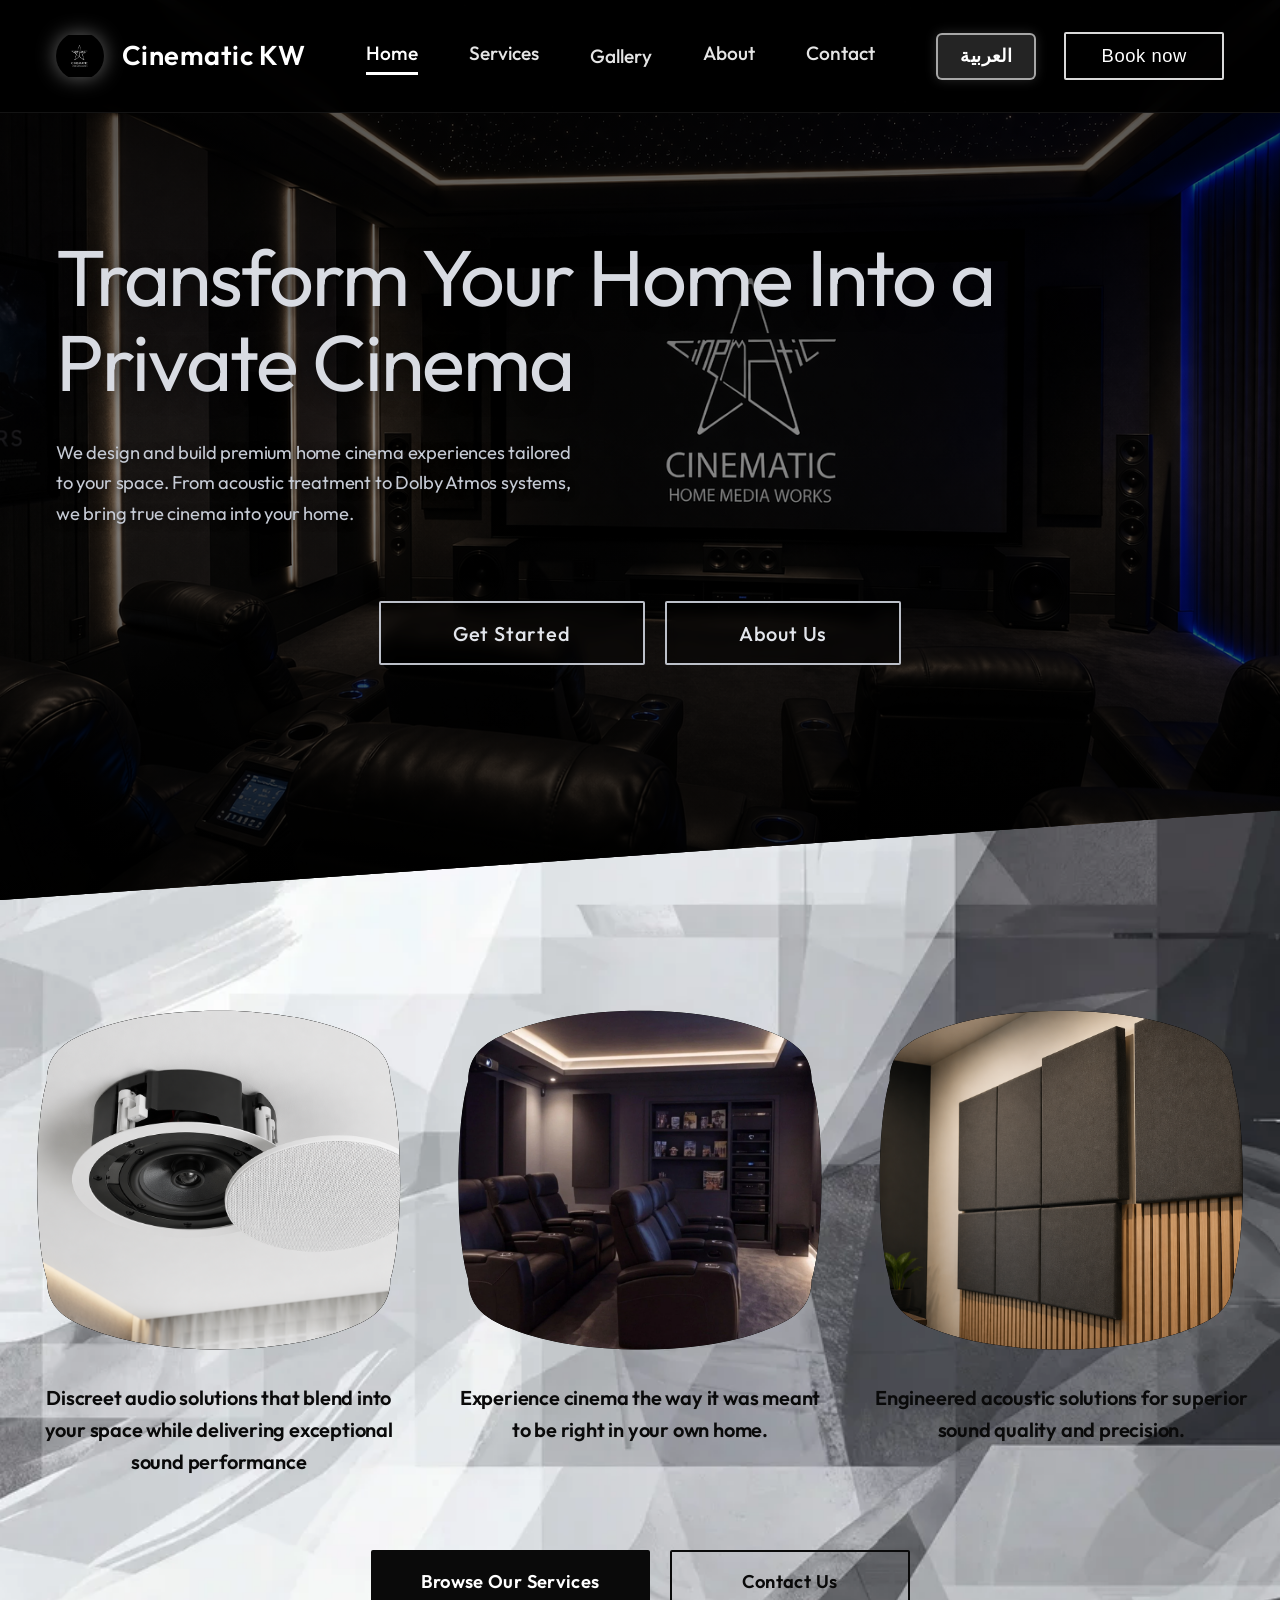
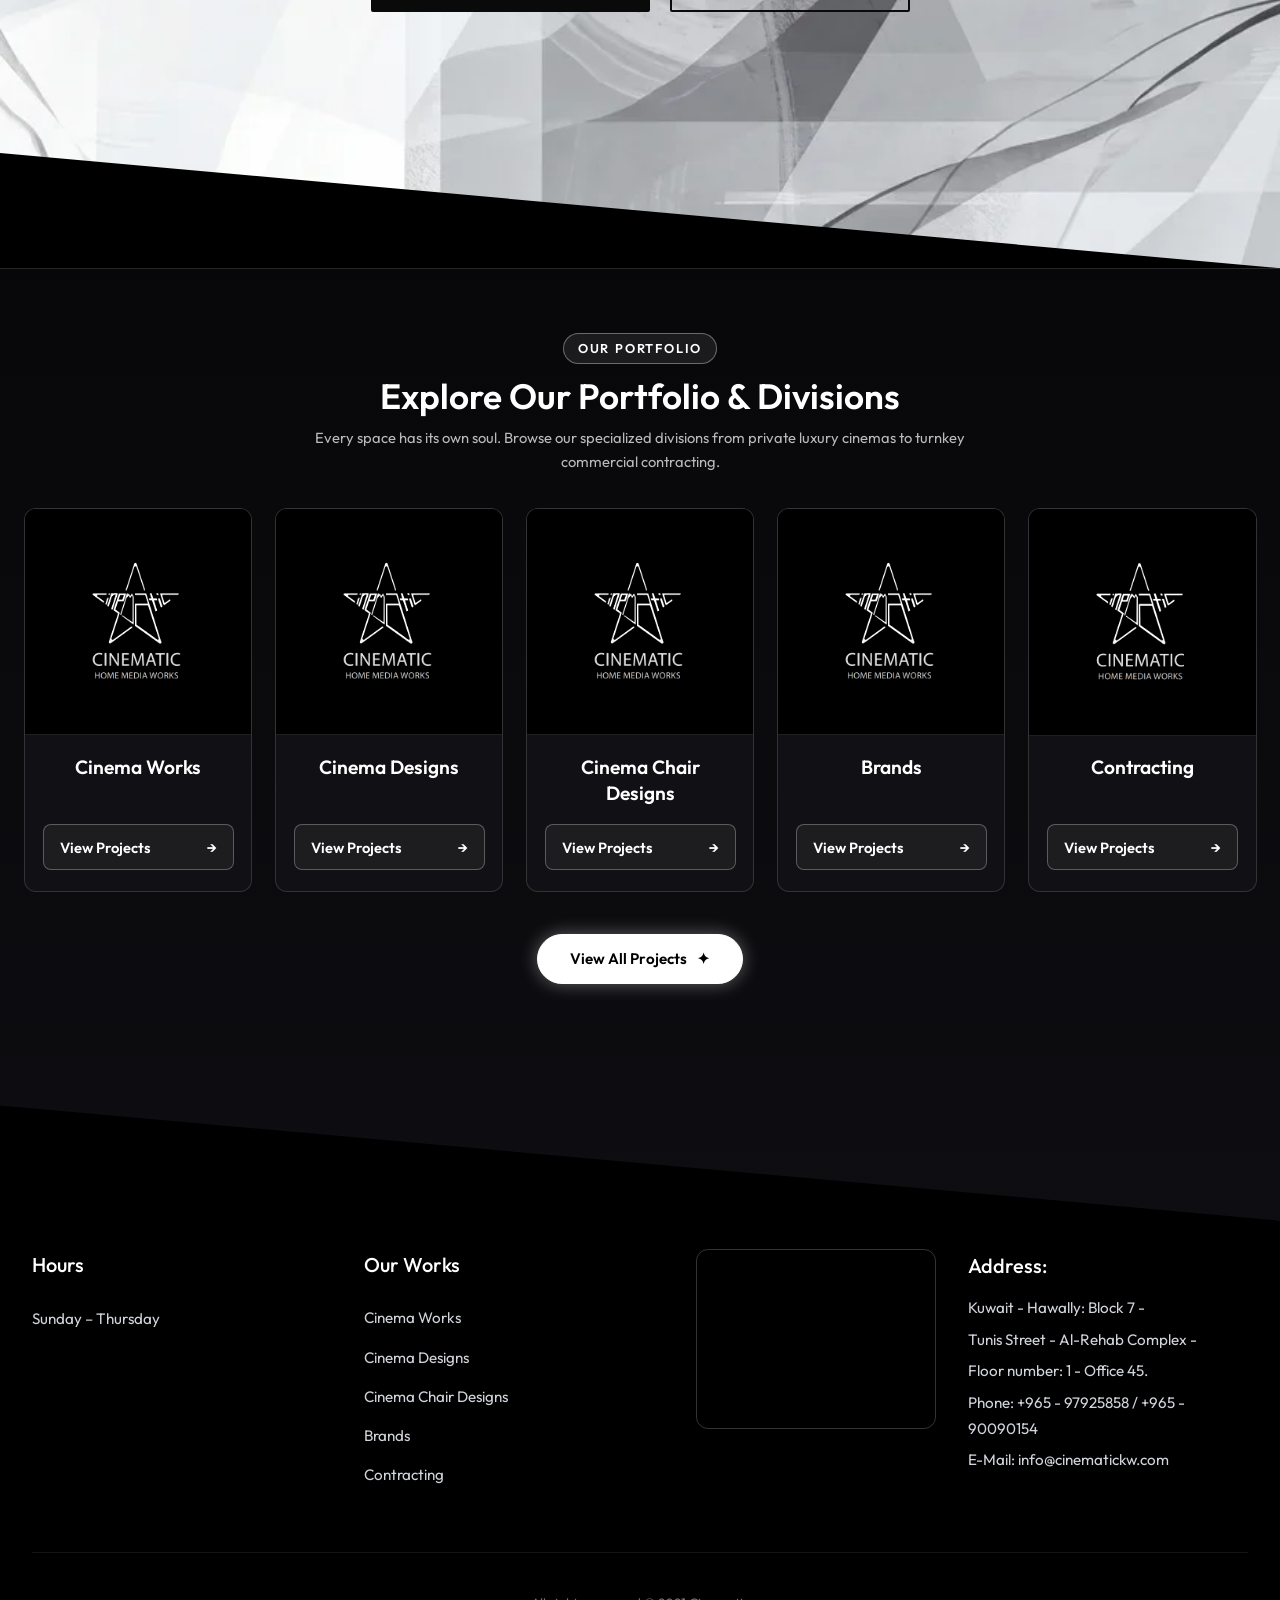
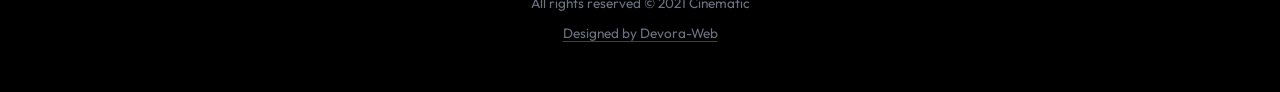
==== commit 83cb52b1: "edit cinematic" ====
--- a/index.html
+++ b/index.html
@@ -36,7 +36,20 @@
       <nav class="nav-links" aria-label="Main Navigation">
         <a href="index.html" class="nav-link active" data-i18n="navHome">Home</a>
         <a href="services.html" class="nav-link" data-i18n="navServices">Services</a>
-        <a href="gallery.html" class="nav-link" data-i18n="navGallery">Gallery</a>
+        
+        <div class="nav-item-dropdown">
+          <a href="gallery.html" class="nav-link" data-i18n="navGallery">Gallery ▾</a>
+          <div class="nav-dropdown-menu">
+            <a href="gallery.html" class="nav-dropdown-link" data-i18n="filterAll">✦ All Works</a>
+            <div class="nav-dropdown-divider"></div>
+            <a href="cinemas.html" class="nav-dropdown-link" data-i18n="filterCinemas">Cinema Works</a>
+            <a href="designs.html" class="nav-dropdown-link" data-i18n="filterDesigns">Cinema Designs</a>
+            <a href="chairs.html" class="nav-dropdown-link" data-i18n="filterChairs">Cinema Chair Designs</a>
+            <a href="brands.html" class="nav-dropdown-link" data-i18n="filterBrands">Brands</a>
+            <a href="contracting.html" class="nav-dropdown-link" data-i18n="filterContracting">Contracting</a>
+          </div>
+        </div>
+
         <a href="about.html" class="nav-link" data-i18n="navAbout">About</a>
         <a href="contact.html" class="nav-link" data-i18n="navContact">Contact</a>
       </nav>
@@ -66,7 +79,22 @@
     <ul class="mobile-nav-list">
       <li><a href="index.html" class="mobile-nav-link" data-i18n="navHome">Home</a></li>
       <li><a href="services.html" class="mobile-nav-link" data-i18n="navServices">Services</a></li>
-      <li><a href="gallery.html" class="mobile-nav-link" data-i18n="navGallery">Gallery</a></li>
+      <li class="mobile-dropdown">
+        <details class="mobile-dropdown-details">
+          <summary class="mobile-nav-link mobile-dropdown-toggle">
+            <span data-i18n="navGallery">Gallery</span>
+            <span class="mobile-dropdown-chevron" aria-hidden="true"></span>
+          </summary>
+          <div class="mobile-dropdown-menu">
+            <a href="gallery.html" class="mobile-dropdown-link" data-i18n="filterAll">✦ All Works</a>
+            <a href="cinemas.html" class="mobile-dropdown-link" data-i18n="filterCinemas">Cinema Works</a>
+            <a href="designs.html" class="mobile-dropdown-link" data-i18n="filterDesigns">Cinema Designs</a>
+            <a href="chairs.html" class="mobile-dropdown-link" data-i18n="filterChairs">Cinema Chair Designs</a>
+            <a href="brands.html" class="mobile-dropdown-link" data-i18n="filterBrands">Brands</a>
+            <a href="contracting.html" class="mobile-dropdown-link" data-i18n="filterContracting">Contracting</a>
+          </div>
+        </details>
+      </li>
       <li><a href="about.html" class="mobile-nav-link" data-i18n="navAbout">About</a></li>
       <li><a href="contact.html" class="mobile-nav-link" data-i18n="navContact">Contact</a></li>
     </ul>
@@ -93,6 +121,7 @@
         <button type="button" class="btn-hero-primary open-book-modal" data-i18n="btnGetStarted">
           Get Started
         </button>
+        <a href="about.html" class="btn-hero-primary" data-i18n="btnAboutUs">About Us</a>
       </div>
     </div>
   </section>
@@ -129,6 +158,99 @@
         </div>
 
       </div>
+
+      <div class="section-cta-row">
+        <a href="services.html" class="btn-section btn-section--solid" data-i18n="btnBrowseServices">Browse Our Services</a>
+        <a href="contact.html" class="btn-section" data-i18n="btnContactUs">Contact Us</a>
+      </div>
+    </div>
+  </section>
+
+    <section class="home-portfolio-section">
+    <div class="home-portfolio-container">
+      <div class="section-head-center">
+        <span class="section-tag" data-i18n="homePortfolioBadge">Our Portfolio</span>
+        <h2 class="section-main-title" data-i18n="homePortfolioTitle">Explore Our Portfolio &amp; Divisions</h2>
+        <p class="section-main-sub" data-i18n="homePortfolioSub">
+          Every space has its own soul. Browse our specialized divisions from private luxury cinemas to turnkey commercial contracting.
+        </p>
+      </div>
+
+      <div class="home-portfolio-grid">
+
+                <article class="home-portfolio-card">
+          <div class="portfolio-card-media">
+            <img src="css/logo.JPG" alt="Cinematic KW" loading="lazy">
+          </div>
+          <div class="portfolio-card-body">
+            <h3 class="portfolio-card-title" data-i18n="filterCinemas">Cinema Works</h3>
+            <a href="cinemas.html" class="portfolio-card-cta">
+              <span data-i18n="viewCategory">View Projects</span>
+              <span class="arrow">→</span>
+            </a>
+          </div>
+        </article>
+
+                <article class="home-portfolio-card">
+          <div class="portfolio-card-media">
+            <img src="css/logo.JPG" alt="Cinematic KW" loading="lazy">
+          </div>
+          <div class="portfolio-card-body">
+            <h3 class="portfolio-card-title" data-i18n="filterDesigns">Cinema Designs</h3>
+            <a href="designs.html" class="portfolio-card-cta">
+              <span data-i18n="viewCategory">View Projects</span>
+              <span class="arrow">→</span>
+            </a>
+          </div>
+        </article>
+
+                <article class="home-portfolio-card">
+          <div class="portfolio-card-media">
+            <img src="css/logo.JPG" alt="Cinematic KW" loading="lazy">
+          </div>
+          <div class="portfolio-card-body">
+            <h3 class="portfolio-card-title" data-i18n="filterChairs">Cinema Chair Designs</h3>
+            <a href="chairs.html" class="portfolio-card-cta">
+              <span data-i18n="viewCategory">View Projects</span>
+              <span class="arrow">→</span>
+            </a>
+          </div>
+        </article>
+
+                <article class="home-portfolio-card">
+          <div class="portfolio-card-media">
+            <img src="css/logo.JPG" alt="Cinematic KW" loading="lazy">
+          </div>
+          <div class="portfolio-card-body">
+            <h3 class="portfolio-card-title" data-i18n="filterBrands">Brands</h3>
+            <a href="brands.html" class="portfolio-card-cta">
+              <span data-i18n="viewCategory">View Projects</span>
+              <span class="arrow">→</span>
+            </a>
+          </div>
+        </article>
+
+                <article class="home-portfolio-card">
+          <div class="portfolio-card-media">
+            <img src="css/logo.JPG" alt="Cinematic KW" loading="lazy">
+          </div>
+          <div class="portfolio-card-body">
+            <h3 class="portfolio-card-title" data-i18n="filterContracting">Contracting</h3>
+            <a href="contracting.html" class="portfolio-card-cta">
+              <span data-i18n="viewCategory">View Projects</span>
+              <span class="arrow">→</span>
+            </a>
+          </div>
+        </article>
+
+      </div>
+
+      <div class="home-portfolio-bottom">
+        <a href="gallery.html" class="btn-portfolio-all">
+          <span data-i18n="viewAllProjects">View All Projects</span>
+          <span>✦</span>
+        </a>
+      </div>
     </div>
   </section>
 
@@ -138,22 +260,36 @@
       <div class="footer-col">
         <h3 data-i18n="footerHoursTitle">Hours</h3>
         <p class="footer-hours-text">
-          <span data-i18n="footerHoursDays">Saturday – Thursday</span><br>
-          <span data-i18n="footerHoursTime">10am – 6pm</span>
+          <span data-i18n="footerHoursDays">Sunday – Thursday</span>
         </p>
       </div>
 
       <div class="footer-col">
-        <h3 data-i18n="footerFollowTitle">Follow</h3>
+        <h3 data-i18n="footerPortfolioTitle">Our Works</h3>
         <ul class="footer-links-list">
           <li>
-            <a href="https://instagram.com/Cinematic.KW" target="_blank" rel="noopener noreferrer" class="footer-link-item" data-i18n="footerFollowInsta">
-              Instagram
-            </a>
-          </li>
-          <li>
-            <a href="https://wa.me/96597925858" target="_blank" rel="noopener noreferrer" class="footer-link-item">
-              WhatsApp
+            <a href="cinemas.html" class="footer-link-item" data-i18n="filterCinemas">
+              Cinema Works
+            </a>
+          </li>
+          <li>
+            <a href="designs.html" class="footer-link-item" data-i18n="filterDesigns">
+              Cinema Designs
+            </a>
+          </li>
+          <li>
+            <a href="chairs.html" class="footer-link-item" data-i18n="filterChairs">
+              Cinema Chair Designs
+            </a>
+          </li>
+          <li>
+            <a href="brands.html" class="footer-link-item" data-i18n="filterBrands">
+              Brands
+            </a>
+          </li>
+          <li>
+            <a href="contracting.html" class="footer-link-item" data-i18n="filterContracting">
+              Contracting
             </a>
           </li>
         </ul>
@@ -171,11 +307,11 @@
         </div>
 
         <div class="footer-address-info">
-          <h3 data-i18n="footerAddressTitle">Address :-</h3>
+          <h3 data-i18n="footerAddressTitle">Address:</h3>
           <p data-i18n="footerAddr1">Kuwait - Hawally: Block 7 -</p>
-          <p data-i18n="footerAddr2">Tunis street - Al-Rehab Complex -</p>
-          <p data-i18n="footerAddr3">floor number: 1 - Office 45.</p>
-          <p data-i18n="footerPhone">Phone : +965 - 97925858 / +965 - 90090154</p>
+          <p data-i18n="footerAddr2">Tunis Street - Al-Rehab Complex -</p>
+          <p data-i18n="footerAddr3">Floor number: 1 - Office 45.</p>
+          <p data-i18n="footerPhone">Phone: +965 - 97925858 / +965 - 90090154</p>
           <p data-i18n="footerEmail">E-Mail: info@cinematickw.com</p>
         </div>
       </div>
@@ -183,7 +319,7 @@
     </div>
 
     <div class="footer-copyright" data-i18n="footerCopyright">
-      All Rights reserved © 2021 Cinematic
+      All rights reserved © 2021 Cinematic
     </div>
   </footer>
 
@@ -231,6 +367,15 @@
     </div>
   </div>
 
+    <script>
+    (function () {
+      var details = document.querySelector('.mobile-dropdown-details');
+      if (!details || !window.matchMedia('(hover: hover)').matches) return;
+      var item = details.parentElement;
+      item.addEventListener('mouseenter', function () { details.open = true; });
+      item.addEventListener('mouseleave', function () { details.open = false; });
+    })();
+  </script>
   <script src="js/main.js"></script>
 </body>
 </html>
--- a/css/style.css
+++ b/css/style.css
@@ -10,7 +10,7 @@
   --text-white: #ffffff;
   --text-dim: #9ca3af;
   --text-muted: #6b7280;
-  --accent-gold: #c6a87d;
+  --accent-gold: #ffffff;
   --accent-blue: #2563eb;
   --border-light: rgba(255, 255, 255, 0.25);
   --border-strong: rgba(255, 255, 255, 0.85);
@@ -90,13 +90,30 @@
   font-weight: 600;
   letter-spacing: 0.02em;
   color: var(--text-white);
+  perspective: 700px;
+  transform-style: preserve-3d;
+  transition: transform 0.22s ease-out;
+  cursor: pointer;
 }
 
 .brand-icon {
   width: 48px;
   height: 48px;
   object-fit: contain;
-  filter: drop-shadow(0 0 10px rgba(255,255,255,0.35));
+  border-radius: 50%;
+  filter: drop-shadow(0 0 10px rgba(255, 255, 255, 0.4));
+  transition: transform 0.4s ease, filter 0.4s ease;
+}
+
+.brand-logo:hover .brand-icon {
+  transform: scale(1.06);
+  filter: drop-shadow(0 0 16px rgba(255, 255, 255, 0.7));
+}
+
+.brand-logo span {
+  color: #ffffff;
+  font-weight: 600;
+  letter-spacing: 0.02em;
 }
 
 .nav-links {
@@ -278,6 +295,88 @@
   opacity: 0.6;
 }
 
+.mobile-dropdown {
+  width: 100%;
+  display: flex;
+  flex-direction: column;
+  align-items: center;
+}
+
+.mobile-dropdown-details {
+  width: 100%;
+  display: flex;
+  flex-direction: column;
+  align-items: center;
+}
+
+.mobile-dropdown-toggle {
+  display: inline-flex;
+  align-items: center;
+  justify-content: center;
+  gap: 0.6rem;
+  cursor: pointer;
+  list-style: none;
+}
+
+.mobile-dropdown-toggle::-webkit-details-marker {
+  display: none;
+}
+
+.mobile-dropdown-chevron {
+  width: 0.55rem;
+  height: 0.55rem;
+  border-inline-end: 2px solid currentColor;
+  border-bottom: 2px solid currentColor;
+  transform: translateY(-2px) rotate(45deg);
+  transition: transform 0.25s ease;
+}
+
+.mobile-dropdown-details[open] .mobile-dropdown-chevron {
+  transform: translateY(2px) rotate(-135deg);
+}
+
+.mobile-dropdown-menu {
+  display: flex;
+  flex-direction: column;
+  align-items: center;
+  gap: 0.2rem;
+  width: 100%;
+  max-width: 320px;
+  margin-top: 1rem;
+  padding: 0.6rem 0;
+  background: rgba(14, 14, 18, 0.96);
+  border: 1px solid rgba(255, 255, 255, 0.2);
+  border-radius: 12px;
+  box-shadow: 0 12px 28px rgba(0, 0, 0, 0.35);
+  animation: mobileDropdownIn 0.25s ease;
+}
+
+.mobile-dropdown-link {
+  width: 100%;
+  box-sizing: border-box;
+  padding: 0.7rem 1.25rem;
+  font-size: 1.05rem;
+  color: rgba(255, 255, 255, 0.88);
+  text-align: center;
+  transition: background 0.18s ease, color 0.18s ease;
+}
+
+.mobile-dropdown-link:hover {
+  background: rgba(255, 255, 255, 0.12);
+  color: #ffffff;
+}
+
+@keyframes mobileDropdownIn {
+  from {
+    opacity: 0;
+    transform: translateY(-6px);
+  }
+  to {
+    opacity: 1;
+    transform: translateY(0);
+  }
+}
+
 .mobile-menu-footer {
   display: flex;
   flex-direction: column;
@@ -374,9 +473,14 @@
   align-items: center;
   width: 100%;
   margin-top: 4.5rem;
+  gap: 1.25rem;
+  flex-wrap: wrap;
 }
 
 .btn-hero-primary {
+  font-family: inherit;
+  line-height: normal;
+  text-align: center;
   display: inline-flex;
   align-items: center;
   justify-content: center;
@@ -408,6 +512,15 @@
   box-shadow: 0 10px 25px rgba(255, 255, 255, 0.2);
 }
 
+.btn-hero-primary:focus-visible {
+  outline: 2px solid #ffffff;
+  outline-offset: 3px;
+}
+
+[dir="rtl"] .btn-hero-primary {
+  letter-spacing: 0;
+}
+
 .feature-cards-section {
   position: relative;
   background-image: url('image2.webp');
@@ -442,6 +555,74 @@
 
 .feature-card:hover {
   transform: translateY(-8px);
+}
+
+.section-cta-row {
+  display: flex;
+  justify-content: center;
+  align-items: center;
+  flex-wrap: wrap;
+  gap: 1.25rem;
+  margin-top: 4.5rem;
+}
+
+.btn-section {
+  display: inline-flex;
+  align-items: center;
+  justify-content: center;
+  min-width: 15rem;
+  padding: 1.1rem 3rem;
+  border: 2px solid #0a0a0a;
+  border-radius: var(--radius-button);
+  font-family: inherit;
+  line-height: normal;
+  font-size: 1.15rem;
+  font-weight: 600;
+  letter-spacing: 0.02em;
+  color: #0a0a0a;
+  background: transparent;
+  cursor: pointer;
+  transition: var(--transition-smooth);
+}
+
+.btn-section--solid {
+  background: #0a0a0a;
+  color: #ffffff;
+}
+
+.btn-section:hover {
+  background: #0a0a0a;
+  color: #ffffff;
+  transform: translateY(-2px);
+  box-shadow: 0 10px 25px rgba(0, 0, 0, 0.25);
+}
+
+.btn-section--solid:hover {
+  background: transparent;
+  color: #0a0a0a;
+}
+
+.btn-section:focus-visible {
+  outline: 2px solid var(--accent-blue);
+  outline-offset: 3px;
+}
+
+[dir="rtl"] .btn-section {
+  letter-spacing: 0;
+}
+
+@media (max-width: 580px) {
+  .hero-cta-center,
+  .section-cta-row {
+    flex-direction: column;
+  }
+  .hero-cta-center .btn-hero-primary,
+  .section-cta-row .btn-section {
+    width: 100%;
+    max-width: 320px;
+    padding: 1rem 1.5rem;
+    font-size: 1.1rem;
+  }
 }
 
 .card-img-wrapper {
@@ -1723,19 +1904,16 @@
   padding: 0.7rem 1.6rem;
   transition: border-color 0.25s ease, color 0.25s ease, transform 0.25s ease, box-shadow 0.25s ease;
 }
-.works-filter-btn:hover { border-color: var(--accent-gold); color: var(--accent-gold); transform: translateY(-2px); }
-.works-filter-btn:focus-visible { outline: 2px solid var(--accent-gold); outline-offset: 3px; }
+.works-filter-btn:hover { border-color: #ffffff; color: #ffffff; transform: translateY(-2px); }
+.works-filter-btn:focus-visible { outline: 2px solid #ffffff; outline-offset: 3px; }
 .works-filter-btn.is-active {
-  color: #120e07;
+  color: #000000;
   font-weight: 700;
-  border-color: #e6cfa2;
-  background: linear-gradient(110deg, #a8895f 0%, #ead7ad 38%, #c6a87d 55%, #a8895f 100%);
-  background-size: 240% 100%;
-  box-shadow: 0 0 22px rgba(198, 168, 125, 0.45);
-  animation: worksShimmer 3.4s linear infinite;
+  border-color: #ffffff;
+  background: #ffffff;
+  box-shadow: 0 0 18px rgba(255, 255, 255, 0.45);
   transform: none;
 }
-@keyframes worksShimmer { from { background-position: 130% 0; } to { background-position: -130% 0; } }
 
 .works-panel[hidden] { display: none; }
 
@@ -1751,10 +1929,10 @@
   margin: 0;
   aspect-ratio: 1 / 1;
   overflow: hidden;
-  cursor: url("data:image/svg+xml,%3Csvg xmlns='http://www.w3.org/2000/svg' width='40' height='40' viewBox='0 0 40 40'%3E%3Ccircle cx='20' cy='20' r='17' fill='%23000' fill-opacity='.6' stroke='%23c6a87d' stroke-width='2'/%3E%3Cpath d='M20 12v16M12 20h16' stroke='%23ead7ad' stroke-width='2.6' stroke-linecap='round'/%3E%3C/svg%3E") 20 20, zoom-in;
+  cursor: zoom-in;
   border-radius: 12px;
   background: #121216;
-  border: 1px solid rgba(255, 255, 255, 0.12);
+  border: 1px solid rgba(255, 255, 255, 0.15);
   transition: transform 0.35s ease, border-color 0.35s ease, box-shadow 0.35s ease;
 }
 .work-photo img {
@@ -1776,7 +1954,7 @@
   width: 36px;
   height: 36px;
   pointer-events: none;
-  background: url("data:image/svg+xml,%3Csvg xmlns='http://www.w3.org/2000/svg' viewBox='0 0 36 36'%3E%3Ccircle cx='18' cy='18' r='17' fill='%23000' fill-opacity='.62' stroke='%23c6a87d' stroke-width='1.5'/%3E%3Cpath d='M12 16.5V12h4.5M24 19.5V24h-4.5M12 12l5 5M24 24l-5-5' stroke='%23ead7ad' stroke-width='1.9' fill='none' stroke-linecap='round' stroke-linejoin='round'/%3E%3C/svg%3E") center / contain no-repeat;
+  background: url("data:image/svg+xml,%3Csvg xmlns='http://www.w3.org/2000/svg' viewBox='0 0 36 36'%3E%3Ccircle cx='18' cy='18' r='17' fill='%23000' fill-opacity='.75' stroke='%23ffffff' stroke-width='1.5'/%3E%3Cpath d='M12 16.5V12h4.5M24 19.5V24h-4.5M12 12l5 5M24 24l-5-5' stroke='%23ffffff' stroke-width='1.9' fill='none' stroke-linecap='round' stroke-linejoin='round'/%3E%3C/svg%3E") center / contain no-repeat;
   opacity: 0;
   transform: scale(0.6) rotate(-45deg);
   transition: opacity 0.3s ease, transform 0.4s cubic-bezier(0.16, 1, 0.3, 1);
@@ -1789,14 +1967,14 @@
   position: absolute;
   inset: 0;
   pointer-events: none;
-  background: linear-gradient(115deg, transparent 32%, rgba(255, 255, 255, 0.42) 50%, transparent 68%);
+  background: linear-gradient(115deg, transparent 32%, rgba(255, 255, 255, 0.35) 50%, transparent 68%);
   transform: translateX(-130%);
 }
 .work-photo:hover,
 .work-photo:focus-visible {
   transform: translateY(-4px);
-  border-color: var(--accent-gold);
-  box-shadow: 0 10px 28px rgba(0, 0, 0, 0.55), 0 0 20px rgba(198, 168, 125, 0.35);
+  border-color: #ffffff;
+  box-shadow: 0 10px 28px rgba(0, 0, 0, 0.65), 0 0 18px rgba(255, 255, 255, 0.3);
   outline: none;
 }
 .work-photo:hover img,
@@ -1826,10 +2004,10 @@
   content: "";
   display: block;
   width: 56px;
-  height: 3px;
+  height: 2px;
   margin: 0.7rem auto 0;
   border-radius: 2px;
-  background: linear-gradient(90deg, #a8895f, #ead7ad, #a8895f);
+  background: #ffffff;
 }
 .work-spec {
   margin: 0;
@@ -1924,7 +2102,7 @@
   transition: border-color 0.25s ease, color 0.25s ease, background-color 0.25s ease;
 }
 .lightbox-btn[hidden] { display: none; }
-.lightbox-btn:hover, .lightbox-btn:focus-visible { color: var(--accent-gold); border-color: var(--accent-gold); background: rgba(198, 168, 125, 0.14); outline: none; }
+.lightbox-btn:hover, .lightbox-btn:focus-visible { color: #ffffff; border-color: #ffffff; background: rgba(255, 255, 255, 0.2); outline: none; }
 .lightbox-close { top: 1rem; right: 1rem; }
 .lightbox-prev { left: 1rem; top: 50%; transform: translateY(-50%); }
 .lightbox-next { right: 1rem; top: 50%; transform: translateY(-50%); }
@@ -1978,4 +2156,277 @@
   .lang-toggle-btn { padding: 0.5rem 1rem; font-size: 1rem; white-space: nowrap; }
   .site-header .btn-book { display: inline-flex; padding: 0.55rem 1.25rem; font-size: 1rem; white-space: nowrap; }
   .hamburger-btn { display: none; }
+}
+
+.home-portfolio-section {
+  padding: 4rem 1.5rem calc(9vw + 6rem);
+  position: relative;
+  background: linear-gradient(180deg, rgba(8, 8, 10, 0.95) 0%, rgba(14, 14, 18, 0.98) 100%);
+  border-top: 1px solid rgba(255, 255, 255, 0.1);
+  border-bottom: 1px solid rgba(255, 255, 255, 0.1);
+  z-index: 5;
+}
+
+@media (max-width: 900px) {
+  .home-portfolio-section {
+    padding-bottom: calc(8vw + 5rem);
+  }
+}
+
+.home-portfolio-container {
+  max-width: 1500px;
+  margin: 0 auto;
+}
+
+.section-head-center {
+  text-align: center;
+  max-width: 720px;
+  margin: 0 auto 2.2rem;
+}
+
+.section-tag {
+  display: inline-block;
+  font-size: 0.8rem;
+  font-weight: 600;
+  letter-spacing: 0.14em;
+  text-transform: uppercase;
+  color: #ffffff;
+  border: 1px solid rgba(255, 255, 255, 0.35);
+  background: rgba(255, 255, 255, 0.08);
+  padding: 0.25rem 0.85rem;
+  border-radius: 999px;
+  margin-bottom: 0.65rem;
+}
+
+.section-main-title {
+  font-size: clamp(1.6rem, 2.8vw, 2.2rem);
+  font-weight: 600;
+  line-height: 1.25;
+  color: #fff;
+  margin: 0 0 0.5rem;
+}
+
+.section-main-sub {
+  font-size: 0.92rem;
+  line-height: 1.6;
+  color: rgba(255, 255, 255, 0.72);
+  margin: 0;
+}
+
+.home-portfolio-grid {
+  display: grid;
+  grid-template-columns: repeat(5, minmax(0, 1fr));
+  gap: 1.4rem;
+  margin-bottom: 2.6rem;
+}
+
+@media (max-width: 1100px) {
+  .home-portfolio-grid {
+    grid-template-columns: repeat(3, minmax(0, 1fr));
+  }
+}
+
+@media (max-width: 680px) {
+  .home-portfolio-grid {
+    grid-template-columns: repeat(2, minmax(0, 1fr));
+    gap: 0.75rem;
+  }
+}
+
+@media (max-width: 440px) {
+  .home-portfolio-grid {
+    grid-template-columns: 1fr;
+  }
+}
+
+.home-portfolio-card {
+  position: relative;
+  border-radius: 12px;
+  background: #111115;
+  border: 1px solid rgba(255, 255, 255, 0.14);
+  overflow: hidden;
+  display: flex;
+  flex-direction: column;
+  transition: transform 0.25s ease, border-color 0.25s ease, box-shadow 0.25s ease;
+  will-change: transform;
+}
+
+.home-portfolio-card:hover {
+  border-color: #ffffff;
+  box-shadow: 0 8px 24px rgba(255, 255, 255, 0.14), 0 12px 30px rgba(0, 0, 0, 0.85);
+  transform: translateY(-3px);
+}
+
+.portfolio-card-media {
+  position: relative;
+  aspect-ratio: 1 / 1;
+  overflow: hidden;
+  background: #000;
+  border-bottom: 1px solid rgba(255, 255, 255, 0.12);
+}
+
+.portfolio-card-media::after {
+  content: "";
+  position: absolute;
+  inset: 0;
+  background: linear-gradient(180deg, rgba(0, 0, 0, 0) 55%, rgba(0, 0, 0, 0.55) 100%);
+  pointer-events: none;
+}
+
+.portfolio-card-media img {
+  position: absolute;
+  inset: 0;
+  width: 100%;
+  height: 100%;
+  object-fit: cover;
+  object-position: center;
+  padding: 0;
+  display: block;
+  transition: transform 0.5s ease, filter 0.4s ease;
+  filter: brightness(1.05) contrast(1.05);
+}
+
+.home-portfolio-card:hover .portfolio-card-media img {
+  transform: scale(1.1);
+  filter: brightness(1.2) contrast(1.08);
+}
+
+.portfolio-card-badge,
+.portfolio-card-desc {
+  display: none !important;
+}
+
+.portfolio-card-body {
+  padding: 1.2rem 1.1rem 1.3rem;
+  display: flex;
+  flex-direction: column;
+  flex-grow: 1;
+  justify-content: space-between;
+  gap: 1.1rem;
+}
+
+.portfolio-card-title {
+  font-size: 1.2rem;
+  font-weight: 600;
+  color: #fff;
+  margin: 0;
+  line-height: 1.35;
+  text-align: center;
+}
+
+.portfolio-card-cta {
+  display: inline-flex;
+  align-items: center;
+  justify-content: space-between;
+  width: 100%;
+  box-sizing: border-box;
+  font-size: 0.92rem;
+  font-weight: 600;
+  color: #ffffff;
+  border: 1px solid rgba(255, 255, 255, 0.28);
+  background: rgba(255, 255, 255, 0.05);
+  padding: 0.65rem 1rem;
+  border-radius: 8px;
+  transition: all 0.2s ease;
+  margin-top: auto;
+}
+
+.portfolio-card-cta span.arrow {
+  transition: transform 0.2s ease;
+  display: inline-block;
+}
+
+.home-portfolio-card:hover .portfolio-card-cta {
+  background: #ffffff;
+  color: #000000;
+  border-color: #ffffff;
+}
+
+.home-portfolio-card:hover .portfolio-card-cta span.arrow {
+  transform: translateX(3px);
+}
+html[dir="rtl"] .home-portfolio-card:hover .portfolio-card-cta span.arrow {
+  transform: translateX(-3px);
+}
+
+.home-portfolio-bottom {
+  text-align: center;
+  margin-top: 2rem;
+  margin-bottom: 1.5rem;
+  position: relative;
+  z-index: 10;
+}
+
+.btn-portfolio-all {
+  display: inline-flex;
+  align-items: center;
+  gap: 0.6rem;
+  font-size: 0.95rem;
+  font-weight: 600;
+  color: #000000;
+  background: #ffffff;
+  border: 1px solid #ffffff;
+  padding: 0.75rem 2rem;
+  border-radius: 999px;
+  box-shadow: 0 0 18px rgba(255, 255, 255, 0.35);
+  transition: all 0.25s ease;
+}
+
+.btn-portfolio-all:hover {
+  background: transparent;
+  color: #ffffff;
+  box-shadow: 0 0 25px rgba(255, 255, 255, 0.55);
+  transform: translateY(-2px);
+}
+
+.nav-item-dropdown {
+  position: relative;
+}
+
+.nav-dropdown-menu {
+  position: absolute;
+  top: 100%;
+  inset-inline-start: -1rem;
+  min-width: 230px;
+  background: rgba(14, 14, 18, 0.96);
+  -webkit-backdrop-filter: blur(12px);
+  backdrop-filter: blur(12px);
+  border: 1px solid rgba(255, 255, 255, 0.2);
+  border-radius: 10px;
+  padding: 0.5rem 0;
+  box-shadow: 0 15px 35px rgba(0, 0, 0, 0.85);
+  opacity: 0;
+  visibility: hidden;
+  transform: translateY(8px);
+  transition: opacity 0.2s ease, transform 0.2s ease, visibility 0.2s;
+  z-index: 1000;
+}
+
+.nav-item-dropdown:hover .nav-dropdown-menu,
+.nav-item-dropdown:focus-within .nav-dropdown-menu {
+  opacity: 1;
+  visibility: visible;
+  transform: translateY(0);
+}
+
+.nav-dropdown-link {
+  display: flex;
+  align-items: center;
+  gap: 0.6rem;
+  padding: 0.6rem 1.25rem;
+  font-size: 0.95rem;
+  color: rgba(255, 255, 255, 0.85);
+  transition: background 0.18s ease, color 0.18s ease, padding-inline-start 0.18s ease;
+}
+
+.nav-dropdown-link:hover {
+  background: rgba(255, 255, 255, 0.12);
+  color: #ffffff;
+  padding-inline-start: 1.45rem;
+}
+
+.nav-dropdown-divider {
+  height: 1px;
+  background: rgba(255, 255, 255, 0.1);
+  margin: 0.4rem 0;
 }
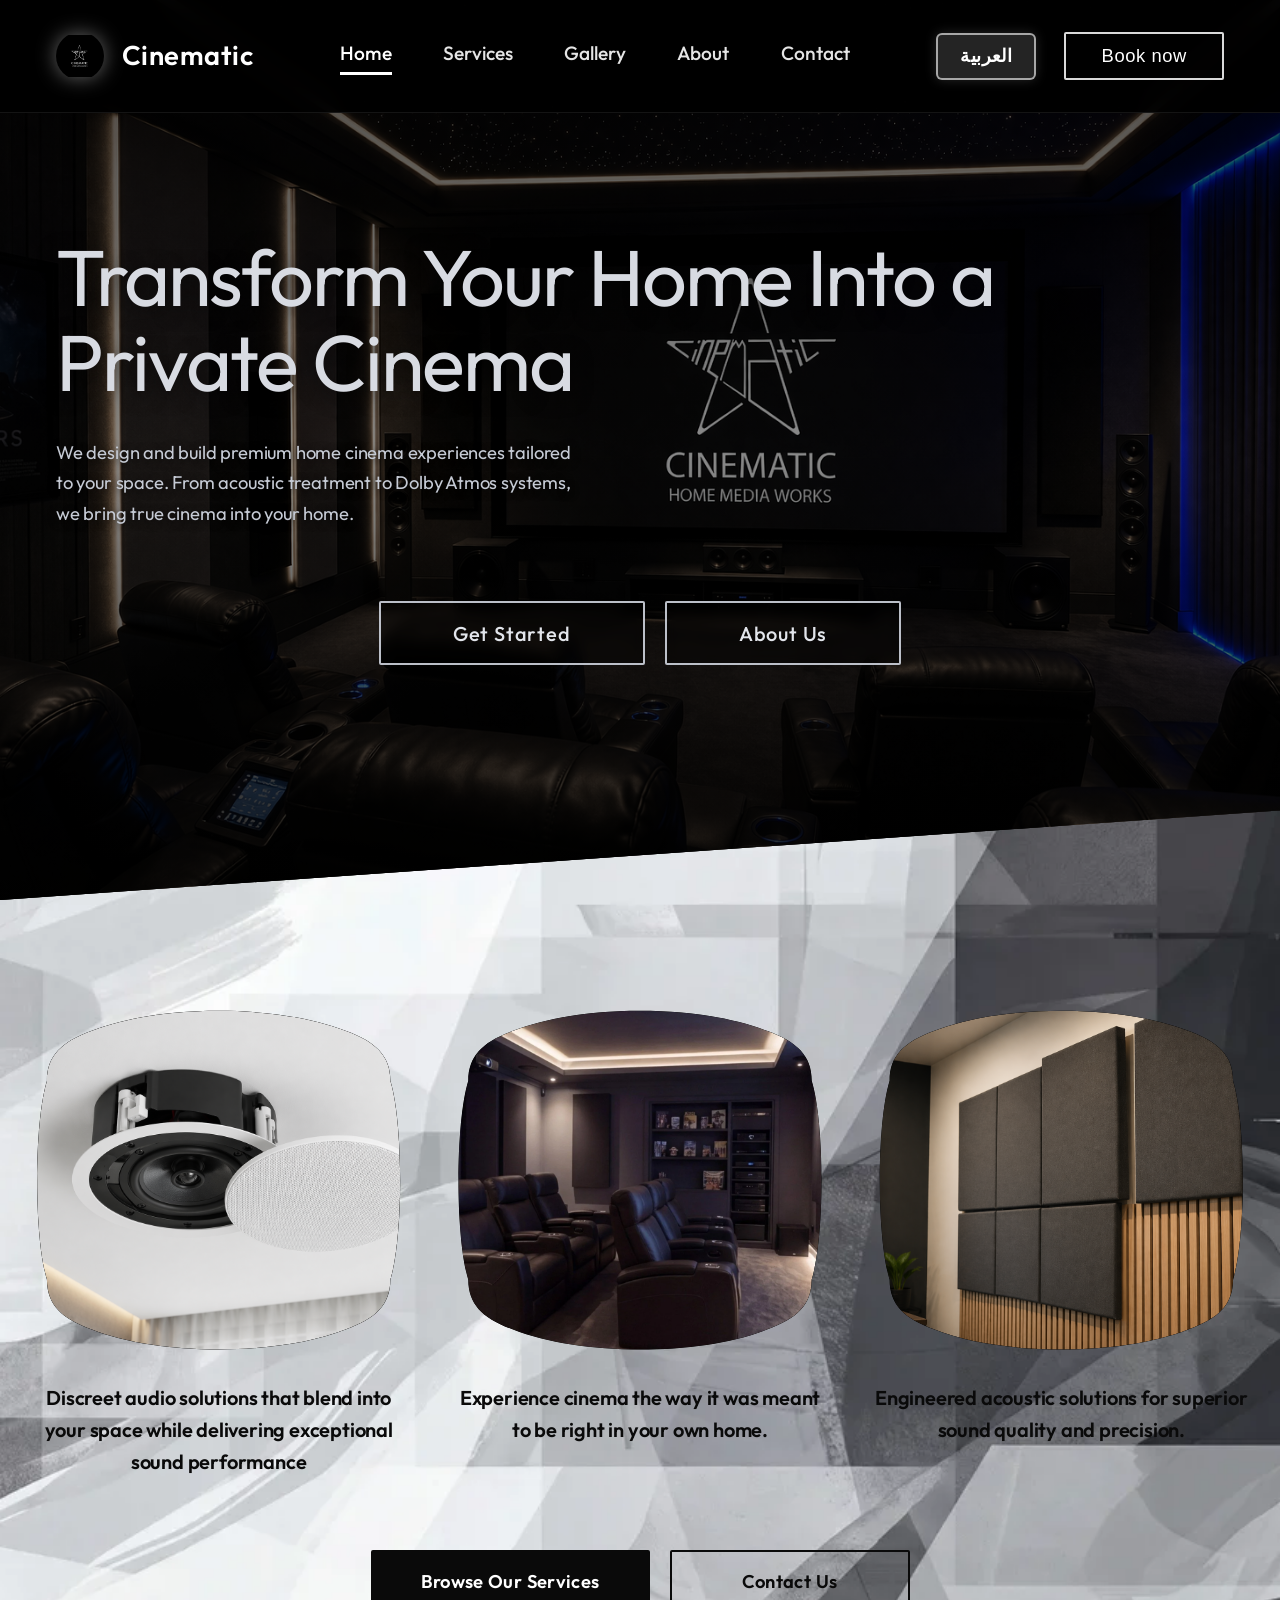
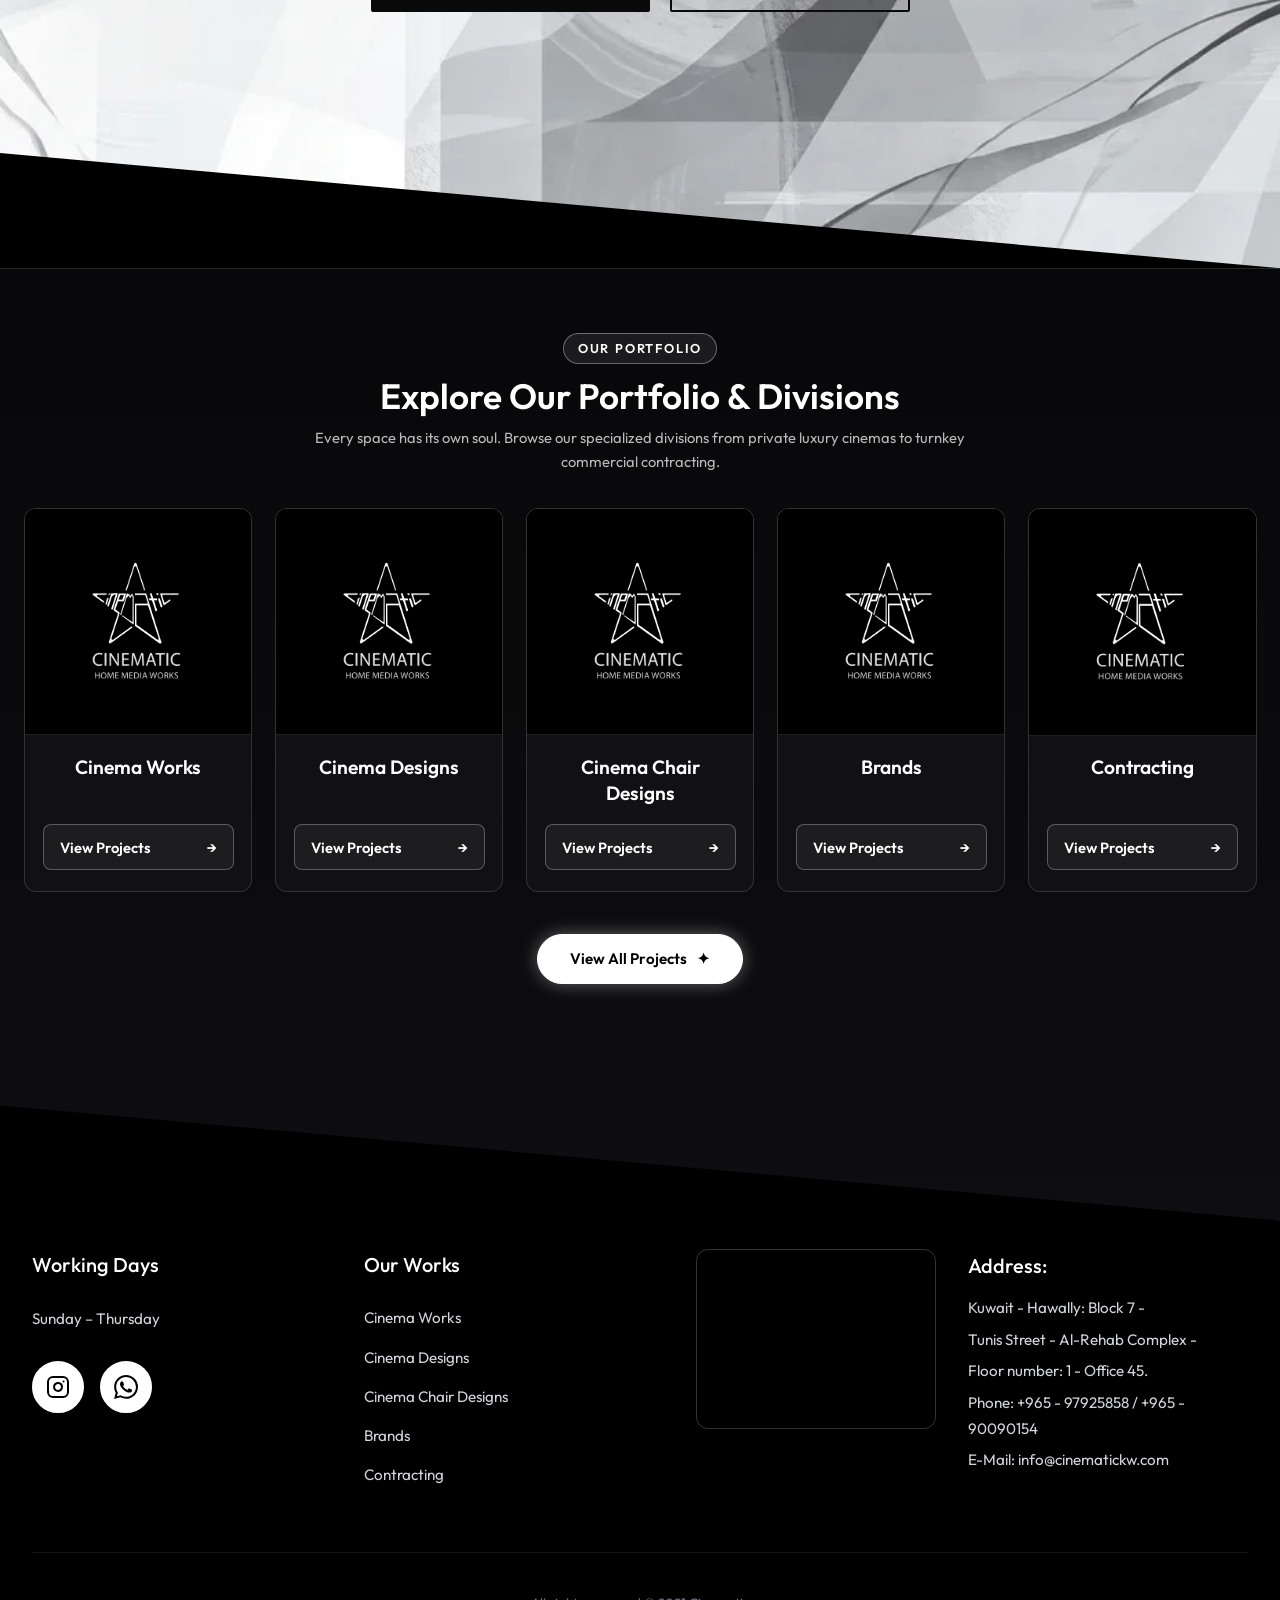
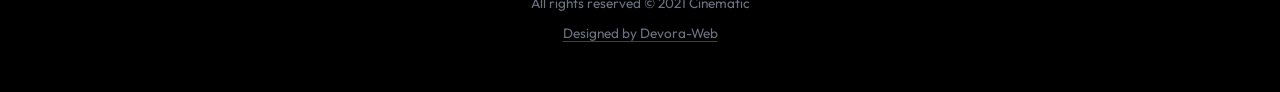
==== commit ec711f89: "edit works" ====
--- a/index.html
+++ b/index.html
@@ -37,18 +37,7 @@
         <a href="index.html" class="nav-link active" data-i18n="navHome">Home</a>
         <a href="services.html" class="nav-link" data-i18n="navServices">Services</a>
         
-        <div class="nav-item-dropdown">
-          <a href="gallery.html" class="nav-link" data-i18n="navGallery">Gallery ▾</a>
-          <div class="nav-dropdown-menu">
-            <a href="gallery.html" class="nav-dropdown-link" data-i18n="filterAll">✦ All Works</a>
-            <div class="nav-dropdown-divider"></div>
-            <a href="cinemas.html" class="nav-dropdown-link" data-i18n="filterCinemas">Cinema Works</a>
-            <a href="designs.html" class="nav-dropdown-link" data-i18n="filterDesigns">Cinema Designs</a>
-            <a href="chairs.html" class="nav-dropdown-link" data-i18n="filterChairs">Cinema Chair Designs</a>
-            <a href="brands.html" class="nav-dropdown-link" data-i18n="filterBrands">Brands</a>
-            <a href="contracting.html" class="nav-dropdown-link" data-i18n="filterContracting">Contracting</a>
-          </div>
-        </div>
+        <a href="gallery.html" class="nav-link" data-i18n="navGallery">Gallery</a>
 
         <a href="about.html" class="nav-link" data-i18n="navAbout">About</a>
         <a href="contact.html" class="nav-link" data-i18n="navContact">Contact</a>
@@ -79,22 +68,7 @@
     <ul class="mobile-nav-list">
       <li><a href="index.html" class="mobile-nav-link" data-i18n="navHome">Home</a></li>
       <li><a href="services.html" class="mobile-nav-link" data-i18n="navServices">Services</a></li>
-      <li class="mobile-dropdown">
-        <details class="mobile-dropdown-details">
-          <summary class="mobile-nav-link mobile-dropdown-toggle">
-            <span data-i18n="navGallery">Gallery</span>
-            <span class="mobile-dropdown-chevron" aria-hidden="true"></span>
-          </summary>
-          <div class="mobile-dropdown-menu">
-            <a href="gallery.html" class="mobile-dropdown-link" data-i18n="filterAll">✦ All Works</a>
-            <a href="cinemas.html" class="mobile-dropdown-link" data-i18n="filterCinemas">Cinema Works</a>
-            <a href="designs.html" class="mobile-dropdown-link" data-i18n="filterDesigns">Cinema Designs</a>
-            <a href="chairs.html" class="mobile-dropdown-link" data-i18n="filterChairs">Cinema Chair Designs</a>
-            <a href="brands.html" class="mobile-dropdown-link" data-i18n="filterBrands">Brands</a>
-            <a href="contracting.html" class="mobile-dropdown-link" data-i18n="filterContracting">Contracting</a>
-          </div>
-        </details>
-      </li>
+      <li><a href="gallery.html" class="mobile-nav-link" data-i18n="navGallery">Gallery</a></li>
       <li><a href="about.html" class="mobile-nav-link" data-i18n="navAbout">About</a></li>
       <li><a href="contact.html" class="mobile-nav-link" data-i18n="navContact">Contact</a></li>
     </ul>
@@ -258,10 +232,19 @@
     <div class="footer-content-grid">
       
       <div class="footer-col">
-        <h3 data-i18n="footerHoursTitle">Hours</h3>
+        <h3 data-i18n="footerHoursTitle">Working Days</h3>
         <p class="footer-hours-text">
           <span data-i18n="footerHoursDays">Sunday – Thursday</span>
         </p>
+
+        <div class="footer-social">
+          <a href="https://www.instagram.com/cinematic.kw?utm_source=qr" class="footer-social-link" target="_blank" rel="noopener noreferrer" aria-label="Instagram">
+            <svg viewBox="0 0 24 24" fill="none" stroke="currentColor" stroke-width="2" stroke-linecap="round" stroke-linejoin="round" aria-hidden="true"><rect x="2" y="2" width="20" height="20" rx="5" ry="5"/><path d="M16 11.37A4 4 0 1 1 12.63 8 4 4 0 0 1 16 11.37z"/><line x1="17.5" y1="6.5" x2="17.51" y2="6.5"/></svg>
+          </a>
+          <a href="https://wa.me/96597925858" class="footer-social-link" target="_blank" rel="noopener noreferrer" aria-label="WhatsApp">
+            <svg viewBox="0 0 24 24" fill="currentColor" aria-hidden="true"><path d="M17.472 14.382c-.297-.149-1.758-.867-2.03-.967-.273-.099-.471-.148-.67.15-.197.297-.767.966-.94 1.164-.173.199-.347.223-.644.075-.297-.15-1.255-.463-2.39-1.475-.883-.788-1.48-1.761-1.653-2.059-.173-.297-.018-.458.13-.606.134-.133.298-.347.446-.52.149-.174.198-.298.298-.497.099-.198.05-.371-.025-.52-.075-.149-.669-1.612-.916-2.207-.242-.579-.487-.5-.669-.51-.173-.008-.371-.01-.57-.01-.198 0-.52.074-.792.372-.272.297-1.04 1.016-1.04 2.479 0 1.462 1.065 2.875 1.213 3.074.149.198 2.096 3.2 5.077 4.487.709.306 1.262.489 1.694.625.712.227 1.36.195 1.871.118.571-.085 1.758-.719 2.006-1.413.248-.694.248-1.289.173-1.413-.074-.124-.272-.198-.57-.347m-5.421 7.403h-.004a9.87 9.87 0 01-5.031-1.378l-.361-.214-3.741.982.998-3.648-.235-.374a9.86 9.86 0 01-1.51-5.26c.001-5.45 4.436-9.884 9.888-9.884 2.64 0 5.122 1.03 6.988 2.898a9.825 9.825 0 012.893 6.994c-.003 5.45-4.437 9.884-9.885 9.884m8.413-18.297A11.815 11.815 0 0012.05 0C5.495 0 .16 5.335.157 11.892c0 2.096.547 4.142 1.588 5.945L.057 24l6.305-1.654a11.882 11.882 0 005.683 1.448h.005c6.554 0 11.89-5.335 11.893-11.893a11.821 11.821 0 00-3.48-8.413z"/></svg>
+          </a>
+        </div>
       </div>
 
       <div class="footer-col">
@@ -366,16 +349,6 @@
       </div>
     </div>
   </div>
-
-    <script>
-    (function () {
-      var details = document.querySelector('.mobile-dropdown-details');
-      if (!details || !window.matchMedia('(hover: hover)').matches) return;
-      var item = details.parentElement;
-      item.addEventListener('mouseenter', function () { details.open = true; });
-      item.addEventListener('mouseleave', function () { details.open = false; });
-    })();
-  </script>
   <script src="js/main.js"></script>
 </body>
 </html>
--- a/css/style.css
+++ b/css/style.css
@@ -980,6 +980,86 @@
   text-decoration: underline;
 }
 
+.footer-social {
+  display: flex;
+  gap: 1rem;
+  margin-top: 1.75rem;
+}
+
+.footer-social-link {
+  position: relative;
+  isolation: isolate;
+  overflow: hidden;
+  width: 52px;
+  height: 52px;
+  border-radius: 50%;
+  display: inline-flex;
+  align-items: center;
+  justify-content: center;
+  background: #ffffff;
+  color: #000000;
+  border: 2px solid #ffffff;
+  transition: transform 0.4s cubic-bezier(0.16, 1, 0.3, 1),
+              box-shadow 0.4s cubic-bezier(0.16, 1, 0.3, 1),
+              color 0.3s ease;
+}
+
+.footer-social-link::before {
+  content: '';
+  position: absolute;
+  inset: 0;
+  border-radius: 50%;
+  background: #000000;
+  transform: scale(0);
+  transition: transform 0.45s cubic-bezier(0.16, 1, 0.3, 1);
+  z-index: -1;
+}
+
+.footer-social-link svg {
+  width: 24px;
+  height: 24px;
+  transition: transform 0.45s cubic-bezier(0.16, 1, 0.3, 1);
+}
+
+.footer-social-link:hover,
+.footer-social-link:focus-visible {
+  color: #ffffff;
+  transform: translateY(-5px);
+  box-shadow: 0 0 0 5px rgba(255, 255, 255, 0.16),
+              0 12px 26px rgba(255, 255, 255, 0.18);
+}
+
+.footer-social-link:hover::before,
+.footer-social-link:focus-visible::before {
+  transform: scale(1.05);
+}
+
+.footer-social-link:hover svg,
+.footer-social-link:focus-visible svg {
+  transform: scale(1.12) rotate(-8deg);
+}
+
+.footer-social-link:focus-visible {
+  outline: 2px solid #ffffff;
+  outline-offset: 5px;
+}
+
+@media (prefers-reduced-motion: reduce) {
+  .footer-social-link,
+  .footer-social-link::before,
+  .footer-social-link svg {
+    transition: none;
+  }
+  .footer-social-link:hover,
+  .footer-social-link:focus-visible {
+    transform: none;
+  }
+  .footer-social-link:hover svg,
+  .footer-social-link:focus-visible svg {
+    transform: none;
+  }
+}
+
 .footer-address-col {
   display: flex;
   gap: 2rem;
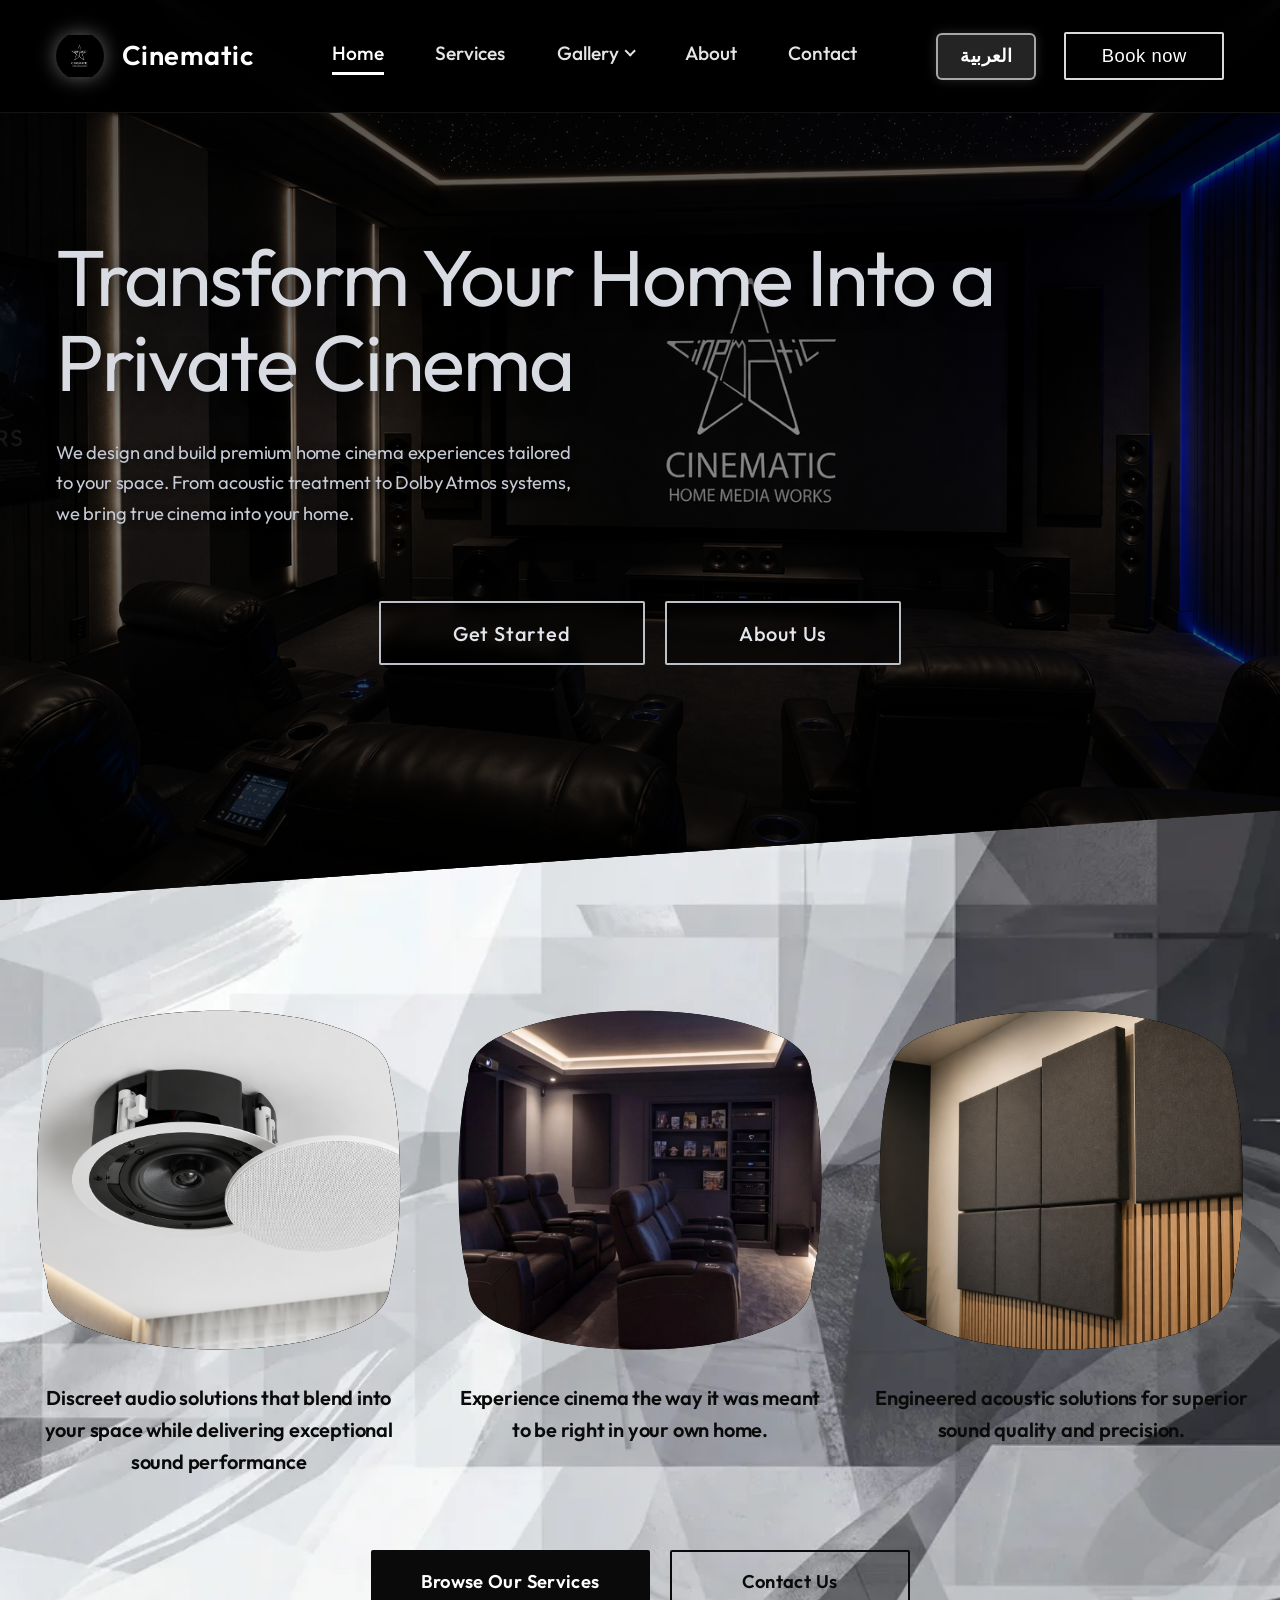
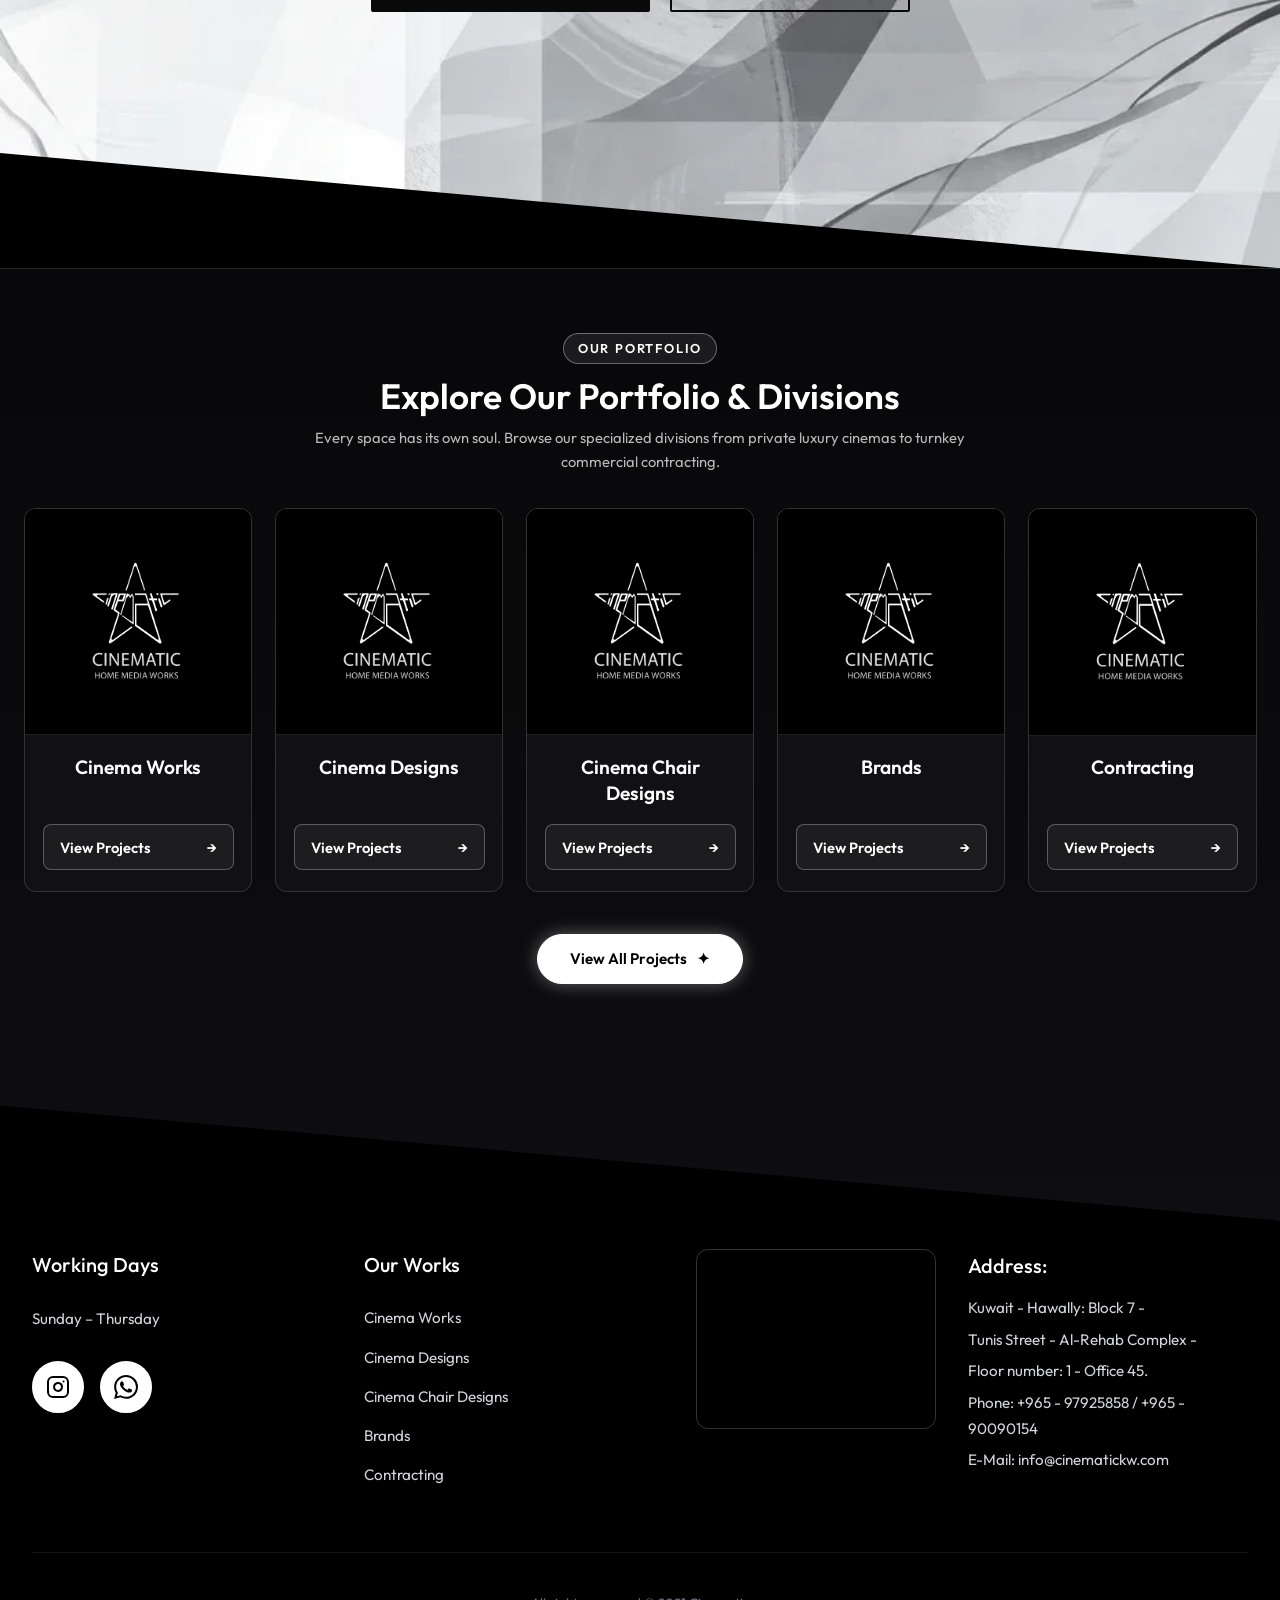
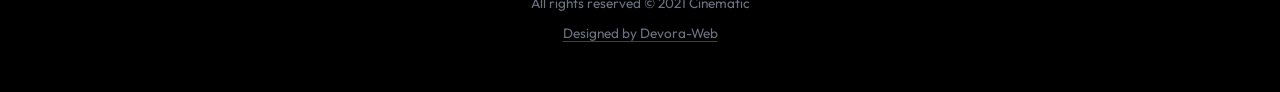
==== commit d3990ffe: "edit" ====
--- a/index.html
+++ b/index.html
@@ -37,7 +37,18 @@
         <a href="index.html" class="nav-link active" data-i18n="navHome">Home</a>
         <a href="services.html" class="nav-link" data-i18n="navServices">Services</a>
         
-        <a href="gallery.html" class="nav-link" data-i18n="navGallery">Gallery</a>
+        <div class="nav-item-dropdown">
+          <a href="gallery.html" class="nav-link" data-i18n="navGallery">Gallery</a>
+          <div class="nav-dropdown-menu">
+            <a href="gallery.html" class="nav-dropdown-link" data-i18n="filterAll">All Works</a>
+            <div class="nav-dropdown-divider"></div>
+            <a href="cinemas.html" class="nav-dropdown-link" data-i18n="filterCinemas">Cinema Works</a>
+            <a href="designs.html" class="nav-dropdown-link" data-i18n="filterDesigns">Cinema Designs</a>
+            <a href="chairs.html" class="nav-dropdown-link" data-i18n="filterChairs">Cinema Chair Designs</a>
+            <a href="brands.html" class="nav-dropdown-link" data-i18n="filterBrands">Brands</a>
+            <a href="contracting.html" class="nav-dropdown-link" data-i18n="filterContracting">Contracting</a>
+          </div>
+        </div>
 
         <a href="about.html" class="nav-link" data-i18n="navAbout">About</a>
         <a href="contact.html" class="nav-link" data-i18n="navContact">Contact</a>
@@ -68,7 +79,22 @@
     <ul class="mobile-nav-list">
       <li><a href="index.html" class="mobile-nav-link" data-i18n="navHome">Home</a></li>
       <li><a href="services.html" class="mobile-nav-link" data-i18n="navServices">Services</a></li>
-      <li><a href="gallery.html" class="mobile-nav-link" data-i18n="navGallery">Gallery</a></li>
+      <li class="mobile-dropdown">
+        <details class="mobile-dropdown-details">
+          <summary class="mobile-dropdown-toggle">
+            <span data-i18n="navGallery">Gallery</span>
+            <span class="mobile-dropdown-chevron" aria-hidden="true"></span>
+          </summary>
+          <div class="mobile-dropdown-menu">
+            <a href="gallery.html" class="mobile-dropdown-link" data-i18n="filterAll">All Works</a>
+            <a href="cinemas.html" class="mobile-dropdown-link" data-i18n="filterCinemas">Cinema Works</a>
+            <a href="designs.html" class="mobile-dropdown-link" data-i18n="filterDesigns">Cinema Designs</a>
+            <a href="chairs.html" class="mobile-dropdown-link" data-i18n="filterChairs">Cinema Chair Designs</a>
+            <a href="brands.html" class="mobile-dropdown-link" data-i18n="filterBrands">Brands</a>
+            <a href="contracting.html" class="mobile-dropdown-link" data-i18n="filterContracting">Contracting</a>
+          </div>
+        </details>
+      </li>
       <li><a href="about.html" class="mobile-nav-link" data-i18n="navAbout">About</a></li>
       <li><a href="contact.html" class="mobile-nav-link" data-i18n="navContact">Contact</a></li>
     </ul>
--- a/css/style.css
+++ b/css/style.css
@@ -2468,9 +2468,9 @@
   top: 100%;
   inset-inline-start: -1rem;
   min-width: 230px;
-  background: rgba(14, 14, 18, 0.96);
-  -webkit-backdrop-filter: blur(12px);
-  backdrop-filter: blur(12px);
+  background: #000000;
+  -webkit-backdrop-filter: none;
+  backdrop-filter: none;
   border: 1px solid rgba(255, 255, 255, 0.2);
   border-radius: 10px;
   padding: 0.5rem 0;
@@ -2495,12 +2495,13 @@
   gap: 0.6rem;
   padding: 0.6rem 1.25rem;
   font-size: 0.95rem;
-  color: rgba(255, 255, 255, 0.85);
+  color: #ffffff;
+  background: #000000;
   transition: background 0.18s ease, color 0.18s ease, padding-inline-start 0.18s ease;
 }
 
 .nav-dropdown-link:hover {
-  background: rgba(255, 255, 255, 0.12);
+  background: #222222;
   color: #ffffff;
   padding-inline-start: 1.45rem;
 }
@@ -2509,4 +2510,43 @@
   height: 1px;
   background: rgba(255, 255, 255, 0.1);
   margin: 0.4rem 0;
+}
+
+/* Gallery dropdown arrow (CSS-drawn so language switching doesn't remove it) */
+.nav-item-dropdown > .nav-link {
+  display: inline-flex;
+  align-items: center;
+  gap: 0.45rem;
+}
+
+.nav-item-dropdown > .nav-link::before {
+  content: '';
+  order: 2;
+  width: 0.4rem;
+  height: 0.4rem;
+  border-inline-end: 2px solid currentColor;
+  border-bottom: 2px solid currentColor;
+  transform: translateY(-2px) rotate(45deg);
+  transition: transform 0.2s ease;
+}
+
+.nav-item-dropdown:hover > .nav-link::before,
+.nav-item-dropdown:focus-within > .nav-link::before {
+  transform: translateY(1px) rotate(-135deg);
+}
+
+.mobile-dropdown-toggle {
+  font-size: 1.75rem;
+  font-weight: 400;
+  color: #000000;
+  letter-spacing: -0.01em;
+}
+
+.mobile-dropdown-menu {
+  background: #000000;
+}
+
+.mobile-dropdown-link {
+  color: #ffffff;
+  font-size: 1.05rem;
 }
